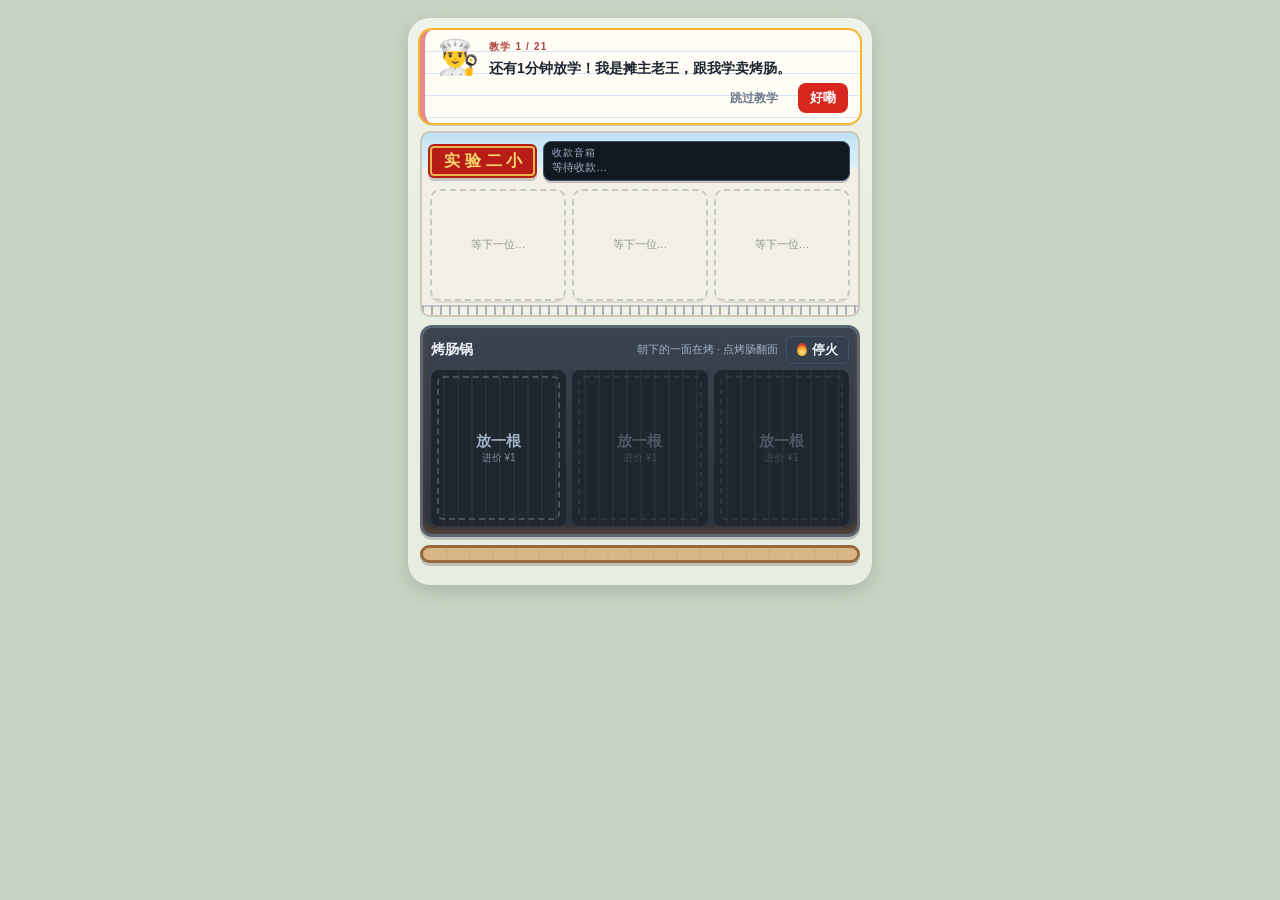
==== app/index.html @ f803e0d0 "校门口烤肠摊：小红书小工具版首次提交 正式版（versions/stable-v30）、粘锅测试版（app）、背景音乐、图标和打包脚本。  Co-Authored-By: Claude Opus 5." ====
<!DOCTYPE html>
<html lang="zh-CN">
<head>
  <meta charset="UTF-8" />
  <meta name="viewport" content="width=device-width, initial-scale=1.0, maximum-scale=1.0, user-scalable=no, viewport-fit=cover" />
  <title>校门口烤肠摊</title>
  <link rel="stylesheet" href="./assets/style.css?v=BUILD" />
</head>
<body>
  <div id="app">
    <div class="coach" id="coach" hidden></div>
    <header class="hud" id="hud"></header>
    <section class="gate">
      <div class="gate-top">
        <div class="sign"><span>实验二小</span></div>
        <div class="speaker" id="speaker"><div class="h">收款音箱</div><div class="e idle">等待收款…</div></div>
      </div>
      <div class="queue" id="queue"></div>
    </section>
    <section class="grill" id="grill">
      <div class="grill-h"><h2>烤肠锅</h2><span id="grillInfo"></span><span id="fireCtl"></span></div>
      <div class="slots" id="slots"></div>
      <div class="gtools" id="gtools"></div>
    </section>
    <section class="box" id="trayBox"></section>
    <div class="log" id="log"></div>
  </div>
  <div class="overlay" id="overlay" hidden></div>
  <script src="./assets/main.js?v=BUILD"></script>
</body>
</html>
---- app/assets/style.css ----
/* 校门口烤肠摊 · 竖屏手机布局
   兼容基线：Chrome 61（grid-gap、物理属性、无 flex gap / inset / clamp） */
:root{
  --ground:#1C2530;
  --panel:#263342;
  --panel-2:#304154;
  --line:#3E526A;
  --ink:#EEF2F6;
  --ink-dim:#9FB0C3;
  --blue:#3D6FD1;
  --red:#E0362C;
  --gold:#F2B53A;
  --good:#4FBF7A;
  --warn:#F28C28;
  --steel:#5B6673;
  --paper:#F6F4EF;
  --sat:var(--safe-area-inset-top, env(safe-area-inset-top, 0px));
  --sab:var(--safe-area-inset-bottom, env(safe-area-inset-bottom, 0px));
  --font:-apple-system,BlinkMacSystemFont,"PingFang SC","Hiragino Sans GB","Microsoft YaHei","Noto Sans SC",sans-serif;
}
*,*::before,*::after{box-sizing:border-box;margin:0;padding:0}
html,body{height:100%}
html{touch-action:manipulation}
body{
  background:#141B23;color:var(--ink);font-family:var(--font);font-size:13px;line-height:1.4;
  -webkit-font-smoothing:antialiased;-webkit-tap-highlight-color:transparent;
  -webkit-user-select:none;user-select:none;-webkit-touch-callout:none;
}
button{font:inherit;color:inherit;cursor:pointer;border:0;background:none;touch-action:manipulation}
button:focus{outline:2px solid var(--gold);outline-offset:1px}
button:disabled{cursor:not-allowed}

/* 竖屏手机画布：窄屏铺满，宽屏居中成一台手机 */
#app{
  width:100%;max-width:480px;min-height:100%;margin:0 auto;background:var(--ground);
  padding:8px 12px 16px;
  padding-top:calc(var(--sat) + 8px);
  padding-bottom:calc(var(--sab) + 16px);
}
#app > *{margin-bottom:8px}
#app > *:last-child{margin-bottom:0}
[hidden]{display:none !important}

/* ---------- HUD ---------- */
.hud{display:grid;grid-template-columns:1fr auto auto;grid-gap:6px 8px;align-items:center;background:var(--panel);border-radius:10px;padding:6px 8px}
.hud .lv{font-weight:800;font-size:15px;letter-spacing:.02em;white-space:nowrap;overflow:hidden;text-overflow:ellipsis}
.hud .mus{width:34px;padding-left:0;padding-right:0;font-size:15px}
.hud .mus.off{opacity:.45;text-decoration:line-through}
.hud .pause{background:var(--panel-2);border:1px solid var(--line);border-radius:8px;padding:6px 10px;font-weight:600}
.stats{grid-column:1 / span 3;display:grid;grid-template-columns:repeat(3,1fr);grid-gap:6px}
.stat{background:#1B2530;border-radius:6px;padding:3px 7px;font-variant-numeric:tabular-nums}
.stat b{display:block;font-size:14px}
.stat span{font-size:10px;color:var(--ink-dim);letter-spacing:.06em}
.stat.done b{color:var(--good)}
.timebar{grid-column:1 / span 3;height:4px;background:var(--line);border-radius:2px;overflow:hidden}
.timebar i{display:block;height:100%;background:var(--gold)}

/* ---------- 教学讲解条 ---------- */
.coach{display:grid;grid-template-columns:auto 1fr;grid-gap:4px 10px;background:var(--paper);color:#1C2530;border-radius:12px;padding:10px 12px;box-shadow:0 0 0 3px var(--gold)}
.coach .who{grid-row:1 / span 2;font-size:34px;line-height:1}
.coach .step{font-size:10px;letter-spacing:.12em;color:#6B7A8C}
.coach p{font-size:14px;font-weight:600;line-height:1.5}
.coach .row{grid-column:2;display:flex;justify-content:flex-end;align-items:center}
.coach .row button{margin-left:8px;border-radius:8px;padding:6px 12px;font-weight:700}
.coach .next{background:var(--red);color:#fff}
.coach .skip{color:#6B7A8C;font-size:12px}

/* ---------- 校门 + 顾客 ---------- */
.gate{position:relative;background:linear-gradient(180deg,#2E4A6E 0,#2A3C55 70%,#243244 100%);border-radius:10px;padding:8px;overflow:hidden}
.gate-top{display:flex;align-items:center;margin-bottom:8px}
.sign{flex:none;font-weight:800;font-size:14px;background:var(--red);color:#fff;padding:3px 10px;border-radius:4px;letter-spacing:.18em;box-shadow:0 2px 0 #9E1E17;margin-right:8px}
.speaker{flex:1;min-width:0;background:#101820;border:1px solid var(--line);border-radius:8px;padding:4px 8px;font-size:11px;font-variant-numeric:tabular-nums;transition:box-shadow .2s}
.speaker .h{color:var(--ink-dim);font-size:10px;letter-spacing:.08em}
.speaker .e{color:var(--good);white-space:nowrap;overflow:hidden;text-overflow:ellipsis}
.speaker .e.idle{color:var(--ink-dim)}
.speaker .e.new{-webkit-animation:flash .9s;animation:flash .9s}
@keyframes flash{0%{color:#fff;text-shadow:0 0 8px var(--good)}100%{text-shadow:none}}
.queue{display:grid;grid-template-columns:repeat(3,minmax(0,1fr));grid-gap:6px;min-height:112px}
.cust{position:relative;background:var(--panel);border:2px solid transparent;border-radius:10px;padding:6px;text-align:left;transition:transform .15s}
.cust > * + *{margin-top:4px}
.cust.empty{background:transparent;border:2px dashed #3A506B;display:flex;align-items:center;justify-content:center;color:#5F7690;font-size:11px}
.cust .who{display:flex;align-items:center}
.cust .face{font-size:22px;line-height:1;margin-right:4px}
.cust .name{font-size:10px;color:var(--ink-dim);line-height:1.2;min-width:0}
.bubble{background:var(--paper);color:#1C2530;border-radius:7px;padding:4px 5px;font-size:11px;font-weight:600;line-height:1.5}
.bubble .q{font-weight:800;font-size:13px;color:var(--red);margin-right:2px}
.bubble .ln{display:block;margin-top:2px}
.bubble .ln i{font-style:normal;font-weight:800;color:var(--red);margin-right:2px}
.chip{display:inline-block;padding:0 4px;border-radius:4px;background:#E4E8EE;margin:1px 2px 1px 0;font-size:11px}
.chip.b-嫩{background:#F7D3C4}.chip.b-脆{background:#E9A77F}.chip.b-微焦{background:#9A5634;color:#fff}
.pat{height:5px;background:#18212B;border-radius:3px;overflow:hidden}
.pat i{display:block;height:100%}
.cust.ready{border-color:var(--gold)}
.cust.ready:active{transform:scale(.97)}
.cust.drop{border-color:var(--good);background:#2C4A3A}
.minibag{display:inline-block;flex:none;width:12px;height:13px;margin-right:4px;border-radius:2px 2px 4px 4px;background:rgba(255,255,255,.75);position:relative;top:1px}
.minibag::before{content:"";position:absolute;left:3px;top:-4px;width:4px;height:4px;border:2px solid rgba(255,255,255,.75);border-bottom:0;border-radius:4px 4px 0 0}
.cust.cam{border-color:var(--red);border-style:dashed}
.cust .say{font-size:11px;color:var(--gold);font-weight:600}

/* ---------- 烤肠锅 ---------- */
.grill{background:linear-gradient(180deg,#3A4450,#2A323C);border-radius:12px;padding:8px;border:3px solid var(--steel)}
.grill-h{display:flex;justify-content:space-between;align-items:baseline;margin-bottom:6px}
.grill-h h2{font-size:14px;font-weight:800}
.grill-h{align-items:center}
.grill-h #grillInfo{flex:1;font-size:11px;color:var(--ink-dim);text-align:right;margin:0 8px}
.grill-h #grillInfo.warn{color:var(--warn);font-weight:700}
.slots{display:grid;grid-template-columns:repeat(3,minmax(0,1fr));grid-gap:6px}
.slots.c4{grid-template-columns:repeat(4,minmax(0,1fr));grid-gap:4px}
.slots.c4 .slot{padding:5px 4px}
.slots.c4 .sbtns{grid-template-columns:1fr}
.slots.c4 .b{padding:5px 2px}
.slots.c4 .sbtns .b{padding:7px 2px}
.slots.c4 .meters{grid-gap:3px 2px}
.slot{position:relative;background:#20262E;border-radius:8px;padding:6px;min-height:100px;display:flex;flex-direction:column;background-image:repeating-linear-gradient(90deg,transparent 0,transparent 12px,#262E38 12px,#262E38 14px)}
.slot > * + *{margin-top:4px}
.slot.sticky{box-shadow:inset 0 0 0 2px var(--warn)}
.slot-btn{flex:1;border-radius:6px;border:2px dashed #46525F;color:var(--ink-dim);display:flex;flex-direction:column;align-items:center;justify-content:center;font-weight:600}
.slot-btn small{font-size:10px;opacity:.7;font-weight:400}
.slot-btn:active{border-color:var(--gold);color:var(--ink)}
.slot-btn:disabled,.slot-btn.locked{opacity:.35}
.slot-btn.dirt{touch-action:none;cursor:grab;transition:opacity .15s;border-style:solid;border-color:#5A3B22;background:repeating-radial-gradient(circle at 30% 40%,#3B2A1C 0,#3B2A1C 3px,#2A2019 3px,#2A2019 7px);color:#F3C79A}
.tag{font-weight:800;font-size:13px}
.tag.raw{color:#F3B3B3}.tag.嫩{color:#FFC8A8}.tag.脆{color:#F0A060}.tag.微焦{color:#D98B5A}
.tag.uneven{color:var(--warn)}.tag.burnt{color:#fff;background:#111;padding:0 4px;border-radius:3px}
.saus-area{position:relative;height:24px}
/* 点烤肠翻面：把点击区做大一点，烤肠居中 */
.saus-area.tap{height:36px;margin:0 -4px;cursor:pointer;touch-action:none;border-radius:8px}
.saus-area.tap .saus{top:8px}
.saus-area.tap .stick{top:17px}
.saus-area.tap:active{background:rgba(255,255,255,.06)}
.stick{position:absolute;left:0;right:45%;top:11px;height:3px;background:#D9C08E;border-radius:2px}
.saus{position:absolute;left:12%;right:4%;top:2px;height:20px;border-radius:10px;box-shadow:0 0 0 1px rgba(0,0,0,.35),0 3px 8px rgba(255,120,40,.25)}
.saus::after{content:"";position:absolute;top:4px;left:8px;right:8px;height:3px;border-radius:2px;background:rgba(255,255,255,.25)}
.saus.smoke{-webkit-animation:smoke 1s infinite;animation:smoke 1s infinite}
@keyframes smoke{50%{box-shadow:0 0 0 1px #000,0 -6px 14px rgba(200,200,200,.5)}}
.meters{display:grid;grid-template-columns:auto 1fr;grid-gap:3px 4px;align-items:center;font-size:10px;color:var(--ink-dim)}
.meter{position:relative;height:6px;background:#12171C;border-radius:3px}
.meter i{display:block;height:100%;border-radius:3px}
.meter .tk{position:absolute;top:-2px;bottom:-2px;width:1px;background:#6E7C8C}
.meter.down i{box-shadow:0 0 6px var(--warn)}
.sbtns{display:grid;grid-template-columns:1fr;grid-gap:8px;margin-top:auto}
.sbtns .b{min-height:34px}
.b{background:var(--panel-2);border-radius:6px;padding:6px 4px;font-weight:600;border:1px solid var(--line);text-align:center}
.b:active{background:#3A4E66}
.b.hot{background:var(--blue);border-color:var(--blue);color:#fff}
.b.red{background:var(--red);border-color:var(--red);color:#fff}
.b:disabled{opacity:.35}
.gtools{display:grid;grid-template-columns:1fr;grid-gap:6px;margin-top:6px}
.gtools:empty{display:none}
.gtools.two{grid-template-columns:1fr 1fr}
.tl{display:flex;align-items:center;background:#1B2229;border-radius:8px;padding:4px 6px}
.tl .lab{font-size:10px;color:var(--ink-dim);margin-right:6px;white-space:nowrap}
.tl .b{flex:none;margin-left:6px;padding:5px 10px}
.oilbar{flex:1;min-width:30px;height:12px;background:#12171C;border-radius:6px;overflow:hidden;position:relative}
.oilbar i{display:block;height:100%;background:linear-gradient(90deg,#C98A1A,var(--gold))}
.oilbar .lo{position:absolute;left:30%;top:0;bottom:0;width:2px;background:var(--red)}
.oilbar .hi{position:absolute;left:85%;top:0;bottom:0;width:2px;background:#fff;opacity:.4}
.stock{flex:1;font-weight:700;font-variant-numeric:tabular-nums}

/* ---------- 托盘 + 调料 ---------- */
.box{background:var(--panel);border-radius:10px;padding:8px 10px}
.box > * + *{margin-top:6px}
.box-h{display:flex;justify-content:space-between;align-items:center;font-size:11px;color:var(--ink-dim);letter-spacing:.06em}
.box-h .b{padding:3px 8px;font-size:11px;letter-spacing:0}
.tray{display:grid;grid-template-columns:1fr 1fr;grid-gap:6px;min-height:52px}
.titem{background:#1B232D;border-radius:6px;padding:4px 6px;font-size:11px;transition:box-shadow .12s,background .12s}
.titem b{font-size:12px;margin-right:4px}
.titem.empty{border:1px dashed #3A4A5C;background:transparent;color:#5F7690;display:flex;align-items:center;justify-content:center}
.titem.drop,#trayBox.drop .titem{box-shadow:0 0 0 2px var(--gold);background:#2A3646}
.tsvg{display:block;width:100%;height:26px}
.tsvg .draw{stroke-dasharray:100;stroke-dashoffset:100;-webkit-animation:draw .6s ease-out forwards;animation:draw .6s ease-out forwards}
@keyframes draw{to{stroke-dashoffset:0}}
.tsvg .fall{-webkit-animation:fall .45s ease-in backwards;animation:fall .45s ease-in backwards}
@keyframes fall{from{transform:translateY(-12px);opacity:0}}
.tools{display:grid;grid-template-columns:repeat(3,minmax(0,1fr));grid-gap:5px}
.tools.n4{grid-template-columns:repeat(4,minmax(0,1fr))}
.tools.n5{grid-template-columns:repeat(5,minmax(0,1fr))}
.tools.n6{grid-template-columns:repeat(6,minmax(0,1fr))}
.tool{display:flex;flex-direction:column;align-items:center;justify-content:center;touch-action:none;padding:7px 2px 5px;font-size:11px;white-space:nowrap}
.tool i{flex:none;margin-bottom:3px}
.tools.n3 .tool{flex-direction:row;font-size:13px}
.tools.n3 .tool i{margin:0 5px 0 0}
i.bottle{display:inline-block;width:10px;height:18px;border-radius:3px 3px 4px 4px;background:var(--c);position:relative;box-shadow:inset -2px 0 0 rgba(0,0,0,.2)}
i.bottle::before{content:"";position:absolute;left:3px;top:-5px;width:4px;height:6px;background:#EEE;border-radius:1px 1px 0 0}
i.shaker{display:inline-block;width:12px;height:16px;border-radius:2px;background:#E8ECEF;position:relative;border-top:4px solid var(--c)}
i.shaker::after{content:"";position:absolute;top:3px;bottom:3px;left:2px;right:2px;background:radial-gradient(circle,var(--c) 1px,transparent 1.5px) 0 0/4px 4px}

/* 拖拽跟手 */
.ghost{position:fixed;z-index:30;pointer-events:none;transform:translate(-50%,-90%)}
.ghost i{display:block;transition:transform .15s;transform-origin:50% 70%;-webkit-filter:drop-shadow(0 6px 8px rgba(0,0,0,.45));filter:drop-shadow(0 6px 8px rgba(0,0,0,.45))}
.ghost i.bottle{width:26px;height:50px;border-radius:7px 7px 9px 9px}
.ghost i.bottle::before{left:9px;top:-10px;width:8px;height:12px}
.ghost i.shaker{width:30px;height:40px;border-top-width:9px;border-radius:4px}
.ghost i.shaker::after{top:6px;bottom:6px;left:4px;right:4px;background-size:7px 7px}
.ghost.sauce.pour i{transform:rotate(160deg) scaleX(.9)}
.ghost.spice.pour i{-webkit-animation:shake .18s infinite alternate;animation:shake .18s infinite alternate}
@keyframes shake{from{transform:rotate(140deg) translateX(-3px)}to{transform:rotate(170deg) translateX(3px)}}
.particle{position:fixed;z-index:29;pointer-events:none;width:5px;height:5px;border-radius:50%}
.particle.sauce{width:7px;height:7px}

/* 停火 */
.b.fire{display:flex;align-items:center;padding:4px 10px;background:#4A2A1E;border-color:#7A3B22;color:#FFD9B8}
.b.fire.on{background:#33404D;border-color:var(--line);color:var(--ink)}
.flame{display:inline-block;width:10px;height:13px;margin-right:5px;border-radius:50% 50% 50% 50% / 60% 60% 40% 40%;background:#6A7684}
.b.fire.on .flame{background:radial-gradient(circle at 50% 70%,#FFE38A 0,#F2B53A 35%,#E0362C 75%);-webkit-animation:flick .5s infinite alternate;animation:flick .5s infinite alternate}
@keyframes flick{to{transform:scale(.88,1.08)}}
.grill{transition:border-color .4s,box-shadow .4s;box-shadow:inset 0 -6px 14px -6px rgba(242,120,40,.45)}
.grill.off{border-color:#46505B;box-shadow:none}
.grill.off .saus{box-shadow:0 0 0 1px rgba(0,0,0,.35)}
.grill.off .slot{-webkit-filter:saturate(.6);filter:saturate(.6)}

/* 打包台：两个独立盒子 */
.bxrow{display:grid;grid-template-columns:1fr 1fr;grid-gap:8px}
.bx{background:#1B232D;border:2px solid transparent;border-radius:8px;padding:5px 6px 6px;display:flex;flex-direction:column}
.bx > * + *{margin-top:5px}
.bx.sel{border-color:rgba(242,181,58,.7)}
.bx.drop{border-color:var(--gold);background:#2A3646}
.bx-h{display:flex;align-items:center;font-size:11px}
.bx-h b{font-size:12px;margin-right:6px}
.bx-h span{flex:1;min-width:0;color:var(--gold);font-size:10px;white-space:nowrap;overflow:hidden;text-overflow:ellipsis}
.bx-h .x{font-size:10px;color:var(--ink-dim);border:1px solid var(--line);border-radius:5px;padding:1px 6px}
.bx-h .x:disabled{opacity:.3}
.bx-items{display:grid;grid-template-rows:1fr 1fr;grid-gap:4px;min-height:72px}
.bitem{background:#232D38;border-radius:6px;padding:3px 5px;font-size:10px;line-height:1.3;transition:box-shadow .12s,background .12s}
.bitem .tsvg{height:15px}
.bitem span{display:block;white-space:nowrap;overflow:hidden;text-overflow:ellipsis}
.bitem b{font-size:11px;margin-right:3px}
.bitem b.bd-raw,.bitem b.bd-burnt,.bitem b.bd-uneven{color:#FF8A80}
.bitem.empty{border:1px dashed #3A4A5C;background:transparent;color:#5F7690;display:flex;align-items:center;justify-content:center}
.bitem.drop,.bx.drop .bitem:not(.empty){box-shadow:0 0 0 2px var(--gold);background:#2A3646}
.bx-stage{min-height:72px;display:flex;flex-direction:column;align-items:center;justify-content:center}
.bx-stage .sum{margin-top:4px;font-size:10px;color:var(--ink-dim);max-width:100%;white-space:nowrap;overflow:hidden;text-overflow:ellipsis}
.bx .pk{width:100%;padding:6px 4px;font-size:13px}

/* 装盒 → 套袋 → 拖给客人 */
.packrow{display:grid;grid-template-columns:1fr 76px;grid-gap:8px;align-items:stretch}
.packrow .tray{min-height:52px}
.b.pk{font-size:14px;padding:6px 4px}
.stage{display:flex;align-items:center;min-height:52px;background:#1B232D;border-radius:6px;padding:4px 8px}
.stage .sum{flex:1;min-width:0;margin-left:10px;font-size:11px;color:var(--ink-dim);line-height:1.35}
.stage .sum b{display:block;color:var(--ink);font-size:12px;white-space:nowrap;overflow:hidden;text-overflow:ellipsis}
/* 牛皮纸打包盒：烤肠落进盒子，盖子合上 */
.pbox{position:relative;flex:none;width:84px;height:44px;-webkit-perspective:220px;perspective:220px}
.pbox .ps{position:absolute;z-index:1;left:12px;right:10px;top:10px;height:11px;border-radius:6px;background:#C0502E;box-shadow:inset 0 -2px 0 rgba(0,0,0,.2)}
.pbox .ps.p2{top:14px;left:16px;right:6px;background:#B04828}
.pbox .front{position:absolute;z-index:2;left:0;right:0;bottom:0;height:28px;background:#E2C48E;border:2px solid #A9834B;border-radius:2px 2px 7px 7px;display:flex;align-items:center;justify-content:center}
.pbox .front span{font-size:10px;font-weight:800;color:#8A5A1E;background:#F4E4C2;border-radius:3px;padding:0 4px}
.pbox .lid{position:absolute;z-index:3;left:-1px;right:-1px;bottom:26px;height:16px;background:#EBD2A2;border:2px solid #A9834B;border-radius:5px 5px 0 0;transform-origin:50% 100%;transform:rotateX(82deg)}
.pbox.fresh .ps{-webkit-animation:dropIn .35s ease-in backwards;animation:dropIn .35s ease-in backwards}
.pbox.fresh .ps.p2{-webkit-animation-delay:.08s;animation-delay:.08s}
.pbox.fresh .lid{-webkit-animation:lidClose .4s .3s ease-in backwards;animation:lidClose .4s .3s ease-in backwards}
.pbox.fresh .front span{-webkit-animation:pop .25s .65s backwards;animation:pop .25s .65s backwards}
@keyframes dropIn{from{transform:translateY(-26px);opacity:0}}
@keyframes lidClose{from{transform:rotateX(-10deg)}}
@keyframes pop{from{transform:scale(0)}}
/* 塑料袋：从上往下套住盒子 */
.pbag{position:relative;flex:none;width:90px;height:56px;padding:10px 3px 0}
.pbag .pbox{margin:0 auto}
.pbag .handle{position:absolute;left:30px;right:30px;top:0;height:16px;border:3px solid rgba(235,242,248,.85);border-bottom:0;border-radius:14px 14px 0 0}
.pbag .film{position:absolute;left:0;right:0;top:10px;bottom:-2px;background:rgba(236,243,250,.42);border:2px solid rgba(236,243,250,.8);border-radius:5px 5px 12px 12px;transform-origin:50% 0;box-shadow:inset 8px 0 10px -6px rgba(255,255,255,.7)}
.pbag.fresh .film{-webkit-animation:bagOn .45s ease-out backwards;animation:bagOn .45s ease-out backwards}
.pbag.fresh .handle{-webkit-animation:pop .2s .4s backwards;animation:pop .2s .4s backwards}
@keyframes bagOn{from{transform:scaleY(.05);opacity:.3}}
.bagwrap{flex:none;touch-action:none;cursor:grab;border-radius:8px;-webkit-animation:wiggle 1.6s 1s ease-in-out infinite;animation:wiggle 1.6s 1s ease-in-out infinite}
.bagwrap.lifted{opacity:.25;-webkit-animation:none;animation:none}
@keyframes wiggle{0%,70%,100%{transform:rotate(0)}78%{transform:rotate(-5deg)}86%{transform:rotate(4deg)}94%{transform:rotate(-2deg)}}
.ghost.bagg{transform:translate(-50%,-60%) scale(1.05)}
.ghost.bagg .pbag{-webkit-filter:drop-shadow(0 8px 10px rgba(0,0,0,.5));filter:drop-shadow(0 8px 10px rgba(0,0,0,.5))}
.ghost.bagg.pour{transform:translate(-50%,-60%) scale(.9) rotate(-8deg)}

/* 教学：点击引导（手指按下 + 光圈扩散） */
.guide{position:absolute;z-index:25;pointer-events:none;width:0;height:0;transition:opacity .2s}
.guide .hand{position:absolute;left:-9px;top:-2px;font-size:32px;line-height:1;-webkit-filter:drop-shadow(0 3px 4px rgba(0,0,0,.5));filter:drop-shadow(0 3px 4px rgba(0,0,0,.5))}
.guide .ring{position:absolute;left:-22px;top:-22px;width:44px;height:44px;border-radius:50%;border:3px solid var(--gold);opacity:0}
.guide.tap .hand{-webkit-animation:tapHand 1.1s ease-in-out infinite;animation:tapHand 1.1s ease-in-out infinite}
.guide.tap .ring{-webkit-animation:ring 1.1s ease-out infinite;animation:ring 1.1s ease-out infinite}
.guide.tap .ring.r2{-webkit-animation-delay:.18s;animation-delay:.18s;border-color:#fff}
.guide.drag .ring{display:none}
.guide.big .hand{-webkit-animation:tapHand .35s ease-in-out 3;animation:tapHand .35s ease-in-out 3}
@keyframes tapHand{0%,100%{transform:translate(10px,16px) scale(1)}45%{transform:translate(0,0) scale(1)}58%{transform:translate(0,2px) scale(.86)}72%{transform:translate(0,0) scale(1)}}
@keyframes ring{0%,48%{transform:scale(.2);opacity:0}55%{opacity:1}100%{transform:scale(1.5);opacity:0}}
.coach.nudge{-webkit-animation:shakeX .4s;animation:shakeX .4s}
@keyframes shakeX{20%{transform:translateX(-6px)}40%{transform:translateX(6px)}60%{transform:translateX(-4px)}80%{transform:translateX(3px)}}

/* 教学高亮 + 演示手势 */
.spot{position:relative;z-index:2;box-shadow:0 0 0 3px var(--gold),0 0 18px 4px rgba(242,181,58,.55) !important;-webkit-animation:pulse 1.1s ease-in-out infinite;animation:pulse 1.1s ease-in-out infinite;border-radius:8px}
@keyframes pulse{50%{box-shadow:0 0 0 3px var(--gold),0 0 4px 1px rgba(242,181,58,.3)}}

.log{min-height:18px;font-size:12px;color:var(--ink-dim)}
.log .m{display:block;-webkit-animation:fade 3.5s forwards;animation:fade 3.5s forwards}
.log .m.bad{color:#FF8A80}.log .m.good{color:#9BE7B4}
@keyframes fade{80%{opacity:1}100%{opacity:.25}}

/* ---------- 弹层 ---------- */
.overlay{position:fixed;top:0;right:0;bottom:0;left:0;z-index:10;display:flex;flex-direction:column;background:rgba(10,14,20,.8);overflow-y:auto;-webkit-overflow-scrolling:touch;overscroll-behavior-y:contain;padding:16px 12px;padding-top:calc(var(--sat) + 16px);padding-bottom:calc(var(--sab) + 16px)}
.card{background:var(--paper);color:#1C2530;border-radius:14px;width:100%;max-width:456px;margin:auto;flex:none;padding:18px 16px}
.card > * + *{margin-top:12px}
.card h1{font-size:26px;font-weight:800;line-height:1.15}
.card h1 em{font-style:normal;color:var(--red)}
.card p{line-height:1.7;font-size:14px}
.card .kicker{font-size:11px;letter-spacing:.14em;color:#6B7A8C}
.card .b{background:#E4E8EE;border-color:#CCD4DE;color:#1C2530}
.card .b.hot{background:var(--blue);color:#fff;border-color:var(--blue)}
.card .b.red{background:var(--red);color:#fff;border-color:var(--red)}
.actions{display:grid;grid-template-columns:1fr 1fr;grid-gap:8px}
.actions .b{padding:11px 8px;font-size:15px}
.actions .b.wide{grid-column:1 / span 2}
.lvgrid{display:grid;grid-template-columns:1fr 1fr;grid-gap:6px}
.lvbtn{text-align:left;background:#fff;border:1px solid #D5DCE5;border-radius:8px;padding:7px 9px}
.lvbtn b{display:block;font-size:14px;font-weight:800}
.lvbtn span{font-size:11px;color:#5A6878}
.lvbtn.cur{border-color:var(--blue);box-shadow:inset 0 0 0 1px var(--blue)}
.lvbtn.done b::after{content:" ✓";color:var(--good)}
.lvbtn:disabled{opacity:.4}
.rules li{list-style:none;background:#fff;border-radius:6px;padding:6px 10px;line-height:1.55;font-size:13px;border-left:3px solid var(--red)}
.rules li + li{margin-top:6px}
.rules li.plain{border-left-color:#CCD4DE}
.price{font-weight:800;color:var(--red)}
.gcs{display:grid;grid-template-columns:1.3fr 1fr 1fr;grid-gap:8px}
.gc{background:#fff;border:1px solid #DDE3EA;border-radius:12px;padding:10px 6px;text-align:center;display:flex;flex-direction:column;justify-content:center}
.gc span{display:block;font-size:11px;letter-spacing:.1em;color:#6B7A8C}
.gc b{display:block;margin-top:4px;font-size:19px;font-weight:800;line-height:1.2;font-variant-numeric:tabular-nums}
.gc.main{background:var(--red);border-color:var(--red);color:#fff;box-shadow:0 4px 0 #9E1E17}
.gc.main span{color:rgba(255,255,255,.8)}
.up{display:flex;align-items:center;background:#fff;border-radius:8px;padding:8px 10px}
.up + .up{margin-top:6px}
.up div{flex:1;min-width:0;margin-right:8px}
.up b{display:block}.up small{color:#5A6878}
.up .b{flex:none;padding:8px 12px}
.res{display:grid;grid-template-columns:repeat(3,1fr);grid-gap:6px}
.res div{background:#fff;border-radius:8px;padding:6px 8px}
.res b{display:block;font-size:18px;font-variant-numeric:tabular-nums}
.res span{font-size:11px;color:#5A6878}

@media (hover:hover){
  .b:hover{filter:brightness(1.12)}
  .cust.ready:hover{transform:translateY(-2px)}
  .slot-btn:hover{border-color:var(--gold);color:var(--ink)}
}
@media (max-width:360px){
  body{font-size:12px}
  .slot{min-height:96px}
}
@media (prefers-reduced-motion:reduce){
  *{-webkit-animation-duration:.01s !important;animation-duration:.01s !important;transition:none !important}
}


/* ================= 校园主题（覆盖上面的默认配色） =================
   黑板绿 HUD · 作业本讲解条 · 校门 + 伸缩门 · 课桌打包台 · 课程表 / 奖状弹窗 */
:root{
  --wall:#E8EDE2;      /* 粉刷的校园围墙 */
  --board:#2F4A3B;     /* 黑板 */
  --board-2:#3A5A48;
  --chalk:#F3F1E6;     /* 粉笔 */
  --wood:#9A6A3F;      /* 黑板框 / 课桌边 */
  --desk:#D9B685;      /* 课桌面 */
  --note:#FFFDF5;      /* 作业本纸 */
  --rule:#D8E5F1;      /* 作业本横线 */
  --text:#27313A;
  --text-dim:#66717C;
  --blue:#2F5FB3;      /* 校服蓝 */
  --red:#D7261E;       /* 红领巾 */
  --gold:#F5B82E;      /* 小黄帽 / 五角星 */
  --hand:"Kaiti SC","STKaiti","KaiTi","楷体","Songti SC",serif;
}
body{background:#C9D3C3}
#app{background:var(--wall);background-image:linear-gradient(180deg,rgba(255,255,255,.35),rgba(255,255,255,0) 40%)}

/* HUD = 黑板 */
.hud{background:var(--board);border:4px solid var(--wood);border-radius:8px;box-shadow:inset 0 0 18px rgba(0,0,0,.35),0 2px 0 rgba(0,0,0,.15);color:var(--chalk)}
.hud .lv{font-family:var(--hand);font-size:17px;font-weight:700;letter-spacing:.06em}
.hud .pause{background:transparent;border:1.5px solid rgba(243,241,230,.55);color:var(--chalk)}
.stat{background:var(--board-2);border:1px dashed rgba(243,241,230,.35)}
.stat span{color:rgba(243,241,230,.7)}
.stat.done b{color:#B9F3C4}
.timebar{background:rgba(243,241,230,.2)}
.timebar i{background:var(--chalk)}

/* 老王讲解条 = 作业本 */
.coach{background-color:var(--note);background-image:repeating-linear-gradient(180deg,transparent 0,transparent 21px,var(--rule) 21px,var(--rule) 22px);border-left:5px solid #E48A8A;box-shadow:0 0 0 2px var(--gold),0 3px 0 rgba(0,0,0,.12)}
.coach .step{color:#B0413E;font-weight:700}

/* 校门：天空 + 围墙 + 伸缩门 */
.gate{background:linear-gradient(180deg,#BFE2F4 0,#DDF0F8 34px,#F2EFE6 35px,#F2EFE6 100%);border:2px solid #CFC8B6;padding-bottom:14px}
.gate::after{content:"";position:absolute;left:0;right:0;bottom:0;height:10px;background:repeating-linear-gradient(90deg,#9AA4AE 0,#9AA4AE 2px,transparent 2px,transparent 9px),linear-gradient(#B5BDC5,#B5BDC5) 0 0/100% 2px no-repeat;opacity:.8}
.sign{font-family:var(--hand);font-size:16px;background:#B81C16;color:#FFD86B;border:2px solid #E8B64A;box-shadow:0 0 0 2px #B81C16,0 3px 0 2px rgba(0,0,0,.18);letter-spacing:.3em;padding:2px 6px 2px 12px}
.speaker{box-shadow:0 2px 0 rgba(0,0,0,.2)}
.cust{background:var(--note);border-color:#E3DCCB;color:var(--text);box-shadow:0 2px 0 rgba(0,0,0,.08)}
.cust .name{color:var(--text-dim)}
.cust.empty{border-color:#C3CBBE;color:#8C978C}
.bubble{background:#EEF4FB;border:1px solid #CFDFF0}
.pat{background:#E4E7DE}
.cust .say{color:#C2410C}
.cust.ready{border-color:var(--gold);box-shadow:0 0 0 2px rgba(245,184,46,.35)}
.cust.drop{background:#E3F4E6;border-color:#3E9B57}
.minibag,.minibag::before{background:#fff;border-color:#9AA4AE}
.minibag{box-shadow:0 0 0 1px #9AA4AE}

/* 烤肠锅：不锈钢摊车（保持深色，画面焦点） */
.grill{box-shadow:0 3px 0 rgba(0,0,0,.18),inset 0 -6px 14px -6px rgba(242,120,40,.45)}
.grill.off{box-shadow:0 3px 0 rgba(0,0,0,.18)}

/* 打包台 = 课桌 */
#trayBox{background-color:var(--desk);background-image:repeating-linear-gradient(90deg,rgba(120,80,40,.06) 0,rgba(120,80,40,.06) 2px,transparent 2px,transparent 23px);border:3px solid var(--wood);box-shadow:0 3px 0 rgba(0,0,0,.18)}
#trayBox .box-h{color:#5A3B1E;font-weight:600}
.bx{background:var(--note);color:var(--text);box-shadow:0 2px 0 rgba(90,59,30,.25)}
.bx.sel{border-color:var(--gold)}
.bx.drop{background:#FFF3D4}
.bx-h span{color:#B7791F}
.bx-h .x{color:var(--text-dim);border-color:#D8CDB6}
.bitem{background:#F4EAD6}
.bitem b.bd-raw,.bitem b.bd-burnt,.bitem b.bd-uneven{color:#C62828}
.bitem.empty{border-color:#D3C19C;color:#A38A5E}
.bitem.drop,.bx.drop .bitem:not(.empty){background:#FFE9B8;box-shadow:0 0 0 2px var(--gold)}
.bx-stage .sum{color:var(--text-dim)}
.bx .b.pk:disabled{background:#EFE6D4;border-color:#DCCDB0;color:#8C7A5C}
.b.tool{background:#fff;border:1px solid #D9C8A8;color:#3B2A1A;box-shadow:0 2px 0 rgba(90,59,30,.25)}
.b.tool:active{background:#FFF6E3}
.b.tool:disabled{opacity:.5}

.log{color:var(--text-dim)}
.log .m.bad{color:#C62828}.log .m.good{color:#2E7D32}

/* 弹窗：通知单 / 课程表 / 奖状 */
.overlay{background:rgba(30,45,36,.72)}
.card{background:var(--note);border-top:6px solid var(--red);box-shadow:0 18px 40px rgba(0,0,0,.35)}
.card h1{font-family:var(--hand);font-weight:700;letter-spacing:.04em}
.card .kicker{color:#B0413E;font-weight:600}
.lvgrid{grid-gap:0;border:1.5px solid #2F4A3B;border-radius:8px;overflow:hidden;background:#fff}
.lvbtn{border:0;border-radius:0;border-right:1px solid #CBD6CB;border-bottom:1px solid #CBD6CB;background:#fff;padding:7px 9px 8px}
.lvbtn:nth-child(2n){border-right:0}
.lvbtn:nth-last-child(-n+2){border-bottom:0}
.lvbtn .no{display:block;font-style:normal;font-size:10px;letter-spacing:.12em;color:#2F6B4A;font-weight:700}
.lvbtn b{font-family:var(--hand);font-size:15px}
.lvbtn.cur{background:#FFF7DB;box-shadow:inset 0 0 0 2px var(--gold)}
.lvbtn:disabled{opacity:1;color:#A9B1A9;background:#F6F7F3}
.lvbtn:disabled .no{color:#B6BFB6}
.card.award{position:relative;background:#FFF7E3;border:0;box-shadow:0 0 0 6px #FFF7E3,0 0 0 9px var(--red),0 0 0 12px #FFF7E3,0 0 0 14px #E8B64A,0 18px 40px rgba(0,0,0,.35);text-align:center}
.card.award .kicker{font-family:var(--hand);font-size:22px;letter-spacing:.3em;color:var(--red)}
.card.award .res,.card.award .actions{text-align:left}
.card.award::after{content:"★";position:absolute;right:14px;top:10px;width:54px;height:54px;border-radius:50%;border:3px solid rgba(215,38,30,.75);color:rgba(215,38,30,.8);font-size:30px;line-height:48px;text-align:center;transform:rotate(-14deg)}
/* 塑料袋在浅色纸面上要看得见 */
.pbag .film{background:rgba(205,222,238,.5);border-color:rgba(100,128,156,.75);box-shadow:inset 8px 0 10px -6px rgba(255,255,255,.9)}
.pbag .handle{border-color:rgba(100,128,156,.85)}
.card.award{width:calc(100% - 20px)}
/* 盒 B 未解锁 */
.bx.locked{background:rgba(255,253,245,.5);border:2px dashed #BFA67A;box-shadow:none;cursor:pointer}
.lockbody{flex:1;min-height:110px;display:flex;flex-direction:column;align-items:center;justify-content:center;text-align:center;color:#8C7A5C;font-size:10px;line-height:1.4}
.lockbody b{font-size:13px;color:#6B5433;margin:6px 0 2px}
i.lock{display:block;position:relative;width:20px;height:15px;margin-top:10px;border-radius:3px;background:#B89A6A}
i.lock::before{content:"";position:absolute;left:3px;top:-10px;width:8px;height:10px;border:3px solid #B89A6A;border-bottom:0;border-radius:8px 8px 0 0}
/* 拖着换盒的烤肠 */
.ghost.itemg{width:96px;transform:translate(-50%,-50%) rotate(-6deg);-webkit-filter:drop-shadow(0 6px 8px rgba(0,0,0,.35));filter:drop-shadow(0 6px 8px rgba(0,0,0,.35))}
.ghost.itemg .tsvg{height:26px}
.bitem{touch-action:none}
/* 火候小课堂（讲解条里的图示） */
.lesson{grid-column:2;display:grid;grid-template-columns:1fr;grid-gap:4px;margin-top:4px}
.lrow{display:grid;grid-template-columns:44px 64px 1fr;grid-gap:8px;align-items:center;background:#fff;border:1px solid #E3DCCB;border-radius:6px;padding:4px 6px}
.lrow.bad{border-color:#F0B4B0;background:#FFF3F2}
.lsaus{height:14px;border-radius:7px;box-shadow:0 0 0 1px rgba(0,0,0,.3)}
.lm{display:grid;grid-template-columns:1fr;grid-gap:3px}
.lm .meter{background:#DCE1D8;height:5px}
.lm .meter .tk{background:#8A968A}
.lt{font-size:11px;line-height:1.3;color:#5B6470;min-width:0}
.lt b{font-size:13px;margin-right:4px;color:var(--text)}
.lrow.bad .lt b{color:#C62828}
/* 客人拿到的小打包盒 */
.minibag{width:13px;height:9px;border-radius:1px 1px 3px 3px;background:#E2C48E;box-shadow:0 0 0 1px #A9834B;top:0}
.minibag::before{left:-1px;top:-4px;width:13px;height:3px;border:0;border-radius:2px 2px 0 0;background:#EBD2A2;box-shadow:0 0 0 1px #A9834B}
/* 课程表最后一格：无尽模式（课外活动） */
.lvbtn:nth-child(10){border-bottom:1px solid #CBD6CB}
.lvbtn.endless{grid-column:1 / span 2;border-right:0;border-bottom:0;background:#FFF1D6;text-align:center}
.lvbtn.endless .no{color:#B0413E}
.lvbtn.endless b{font-size:17px}
.lvbtn.endless:disabled{background:#F6F7F3}
/* 无尽模式口碑快扣光 */
.stat.low b{color:#FFB4A8}
/* 局中道具栏（黑板下方） */
.itembar{grid-column:1 / span 3;display:flex;flex-wrap:wrap}
.itm{display:flex;align-items:center;margin:0 6px 0 0;padding:3px 8px 3px 5px;border-radius:14px;background:rgba(243,241,230,.12);border:1px dashed rgba(243,241,230,.45);color:var(--chalk);font-size:12px;font-weight:600}
.itm i{font-style:normal;font-size:15px;margin-right:3px}
.itm b{margin-left:4px;font-size:11px;color:#FFE08A}
.itm:disabled{opacity:.35}
.itm:active{background:rgba(243,241,230,.25)}
/* 打包台提示：智能涂抹机 */
#trayBox .box-h .smart{font-style:normal;font-size:10px;color:#8A3B1C;background:#FFE9B8;border-radius:4px;padding:1px 5px;margin-left:6px;white-space:nowrap}
/* 商店分区 */
.shop-h{font-size:13px;color:#2F6B4A;letter-spacing:.08em;margin-top:14px;margin-bottom:6px;border-bottom:1px dashed #CBD6CB;padding-bottom:3px}
.shop-h small{font-weight:400;color:var(--text-dim);margin-left:8px;letter-spacing:0}
.up.item .ic{font-style:normal;font-size:24px;margin-right:8px;flex:none}
.up .own{font-weight:400;font-size:11px;color:var(--text-dim);margin-left:6px}
.card p.sub{font-size:12px;color:var(--text-dim);margin-top:4px}
.bankline{font-size:12px;color:var(--text-dim)}
.bankline b{color:var(--red);font-size:14px}
.coach .alt{background:#fff;border:1.5px solid var(--red);color:var(--red)}
/* 暂停页：横排三个一次性道具 */
.pshop{background:#FFF6E0;border:1.5px dashed #E0B85C;border-radius:10px;padding:8px}
.pshop-h{font-weight:800;font-size:13px;color:#8A3B1C;margin-bottom:6px}
.pshop-h small{font-weight:400;font-size:10px;color:var(--text-dim);margin-left:6px}
.prow{display:grid;grid-template-columns:repeat(3,minmax(0,1fr));grid-gap:6px}
.pitem{background:#fff;border:1px solid #E6D9BD;border-radius:8px;padding:6px 4px;display:flex;flex-direction:column;align-items:center;text-align:center}
.pitem i{font-style:normal;font-size:24px;line-height:1.1}
.pitem b{font-size:13px;margin-top:2px}
.pitem small{font-size:10px;color:var(--text-dim);line-height:1.3;min-height:13px}
.pitem span{font-size:10px;color:#B7791F;margin:2px 0 4px}
.pitem .b{width:100%;padding:5px 2px;font-size:13px}
.pitem.off{opacity:.55}
.card .actions + .pshop{margin-top:10px}
.card .b.on{background:#FFF1D6;border-color:#E0B85C;color:#8A3B1C}
.itembar{justify-content:space-between}
.itm{flex:1;justify-content:center;margin:0 3px}
.itm:first-child{margin-left:0}.itm:last-child{margin-right:0}
.itm.buy b{color:#FFD27A;border:1px solid rgba(255,210,122,.6);border-radius:4px;padding:0 3px}
.card .actions + .pshop,.card.award .pshop{margin-top:10px;text-align:left}

/* 粘锅手感（测试版） */
.slot{position:relative}
.stuck{position:absolute;top:4px;right:4px;font-size:10px;font-weight:800;color:#fff;background:#C62828;border-radius:4px;padding:0 4px;line-height:15px}
.slot.sticky{box-shadow:inset 0 0 0 2px #E0362C}
.slot.dry{box-shadow:inset 0 0 0 2px #E0362C,inset 0 0 18px rgba(224,54,44,.45)}
.slot.jolt .saus{-webkit-animation:jolt .26s;animation:jolt .26s}
@keyframes jolt{20%{transform:translateX(-4px) rotate(-3deg)}50%{transform:translateX(4px) rotate(2deg)}80%{transform:translateX(-2px)}}
.saus.scorch{background-image:none}
.saus.scorch::before{content:"";position:absolute;left:0;right:0;bottom:0;height:50%;border-radius:0 0 10px 10px;background:radial-gradient(circle at 18% 60%,rgba(20,10,5,.75) 0,rgba(20,10,5,.75) 2px,transparent 2.5px),radial-gradient(circle at 42% 40%,rgba(20,10,5,.7) 0,rgba(20,10,5,.7) 1.6px,transparent 2px),radial-gradient(circle at 66% 70%,rgba(20,10,5,.75) 0,rgba(20,10,5,.75) 2.2px,transparent 2.7px),radial-gradient(circle at 85% 45%,rgba(20,10,5,.65) 0,rgba(20,10,5,.65) 1.5px,transparent 2px)}
.slot.sticky .saus{box-shadow:0 0 0 1px rgba(0,0,0,.35),0 4px 10px rgba(224,54,44,.55)}
.tl.low{box-shadow:inset 0 0 0 1.5px #E0362C;-webkit-animation:lowoil .8s ease-in-out infinite;animation:lowoil .8s ease-in-out infinite}
@keyframes lowoil{50%{background:#3A1E1E}}

/* ===== 圆角卡片式画面：整体下移、四周留边；弹窗 / 奖状与画面左右对齐 ===== */
#app{
  width:calc(100% - 16px);max-width:464px;min-height:0;
  margin-left:auto;margin-right:auto;
  margin-top:calc(var(--sat) + 18px);margin-bottom:calc(var(--sab) + 12px);
  padding-top:12px;padding-bottom:14px;
  border-radius:22px;box-shadow:0 6px 18px rgba(40,60,40,.18);
}
.overlay{padding-left:8px;padding-right:8px;padding-top:calc(var(--sat) + 18px);padding-bottom:calc(var(--sab) + 12px)}
.card{max-width:464px;border-radius:22px}
/* 奖状外圈花边宽 14px：卡片左右各缩进 14px，花边外沿正好和画面边对齐 */
.card.award{width:calc(100% - 28px);max-width:436px;border-radius:18px}
/* 弹窗宽度跟随画面实际宽度（画面被等比缩小时也对齐） */
.card{width:100%;width:var(--appw,100%);max-width:none}
.card.award{width:calc(100% - 28px);width:calc(var(--appw,100%) - 28px);max-width:none}
html,body{overflow-x:hidden}

/* 防误触：页面整体固定，不滚动、不回弹、不下拉；只有弹窗内部可以滑 */
html{-webkit-text-size-adjust:100%;text-size-adjust:100%}
html,body{overflow:hidden;overscroll-behavior:none;height:100%}
body{position:fixed;top:0;right:0;bottom:0;left:0;touch-action:manipulation}
#app,#app *{touch-action:manipulation}
#app .bitem,#app .tool,#app .bagwrap{touch-action:none}   /* 可拖拽的东西：手势完全交给游戏 */
.overlay,.overlay *{touch-action:pan-y}
/* 升级小摊：简介一行 */
.up small{display:block;white-space:nowrap;overflow:hidden;text-overflow:ellipsis}
/* 最后 5 秒提醒：沙漏按钮 / 剩余时间闪烁 */
.itm.urge{border:1.5px solid #FFD27A;transition:background .12s,box-shadow .12s}
.itm.urge.on{background:#F5B82E;color:#3B2A1A;box-shadow:0 0 0 3px rgba(245,184,46,.55),0 0 14px rgba(245,184,46,.8)}
.itm.urge.on b{color:#7A1E12;border-color:#7A1E12}
.stat.hurry{background:#8E2A22}
.stat.hurry b{color:#FFE08A}
/* 最后 5 秒：白色闪光（覆盖之前的金色样式） */
.itm.urge{border:1.5px solid rgba(255,255,255,.8);transition:background .1s,box-shadow .1s,transform .1s}
.itm.urge.on{background:#fff;color:#1F2A22;transform:scale(1.07);box-shadow:0 0 0 3px #fff,0 0 22px 8px rgba(255,255,255,.95)}
.itm.urge.on b{color:#B3261E;border-color:#B3261E}
.stat.hurry{background:#fff}
.stat.hurry b{color:#B3261E}
.stat.hurry span{color:#6B2A22}
#flash{position:fixed;top:0;right:0;bottom:0;left:0;z-index:40;pointer-events:none;opacity:0;box-shadow:inset 0 0 60px 26px rgba(255,255,255,.95);transition:opacity .22s ease-out}
#flash.on{opacity:1;transition:none}
/* 最后 5 秒提醒：只闪边框（覆盖上面的白色填充 / 光晕 / 放大） */
.itm.urge,.itm.urge.on{background:rgba(243,241,230,.12);color:var(--chalk);transform:none;box-shadow:none;border:2px solid rgba(243,241,230,.45)}
.itm.urge.on{border-color:#fff}
.itm.urge.on b{color:#FFE08A;border-color:rgba(255,210,122,.6)}
.stat.hurry{background:var(--board-2);box-shadow:inset 0 0 0 2px #fff}
.stat.hurry b{color:inherit}
.stat.hurry span{color:rgba(243,241,230,.7)}
#flash{display:none}
/* 可调火力：小 / 中 / 大 */
#fireCtl{display:flex;align-items:center}
.heat{display:flex;margin-right:6px;border:1px solid var(--line);border-radius:8px;overflow:hidden}
.heat .hl{padding:4px 8px;font-size:12px;font-weight:700;color:var(--ink-dim);background:#26303A}
.heat .hl + .hl{border-left:1px solid var(--line)}
.heat .hl.on{color:#fff;background:#C0502E}
.heat .hl:nth-child(1).on{background:#B7791F}
.heat .hl:nth-child(3).on{background:#D7261E}
/* 三个打包盒：三列，略紧凑 */
.bxrow.n3{grid-template-columns:repeat(3,minmax(0,1fr));grid-gap:5px}
.bxrow.n3 .bx{padding:4px}
.bxrow.n3 .bx-h span{display:none}
.bxrow.n3 .bitem span{font-size:9px}
.bxrow.n3 .pbox{transform:scale(.85);transform-origin:50% 50%}
.bxrow.n3 .bx .pk{font-size:12px;padding:5px 2px}
/* 分享战绩 */
.b.share{letter-spacing:.1em}
.sharecard{display:block;width:100%;max-width:340px;margin:4px auto 0;border-radius:14px;box-shadow:0 6px 18px rgba(0,0,0,.18);-webkit-touch-callout:default;-webkit-user-select:auto;user-select:auto}

/* 铲锅巴：蹭一下锅巴变淡一点 */
.slot-btn.dirt.p1{opacity:.62}
.slot-btn.dirt .rubdots{display:block;font-size:12px;letter-spacing:2px;margin-top:2px;color:#F3C79A}

/* ===== 布局：锅做大、打包台收小、底部文字改成浮在画面上的小提示 ===== */
#app{position:relative}
/* 锅 */
.slot,.slots.c4 .slot{min-height:156px}
.tag{font-size:14px}
.saus-area.tap{height:54px}
.saus-area.tap .saus{top:12px;height:30px;border-radius:15px}
.saus-area.tap .stick{top:26px;height:4px}
.saus::after{top:6px}
.meter{height:8px;border-radius:4px}
.meters{font-size:11px}
.sbtns .b{min-height:40px;font-size:14px}
.slot-btn{font-size:15px}
.gtools{margin-top:8px}
/* 打包台 */
#trayBox{padding:6px 8px}
.box > * + *{margin-top:4px}
.box-h{font-size:10px}
.bx{padding:4px 5px 5px}
.bx > * + *{margin-top:3px}
.bx-items{min-height:50px;grid-gap:3px}
.bitem{padding:2px 4px;line-height:1.2}
.bitem .tsvg{height:12px}
.bx-stage{min-height:50px}
.bx .pk{padding:4px;font-size:12px}
.tools{grid-gap:4px}
.tool{padding:4px 2px 3px;font-size:10px}
.tools.n3 .tool{font-size:12px}
/* 提示文字：不占位置，浮在画面下方，只显示最新一条 */
.log{position:absolute;left:16px;right:16px;bottom:calc(var(--sab) + 10px);min-height:0;margin:0 !important;text-align:center;pointer-events:none;z-index:5}
.log .m{display:inline-block;max-width:100%;background:rgba(25,32,40,.86);color:#F3F1E6;border-radius:14px;padding:5px 12px;font-size:12px;box-shadow:0 3px 10px rgba(0,0,0,.25)}
.log .m ~ .m{display:none}
.log .m.bad{color:#FFB4A8}.log .m.good{color:#B9F3C4}
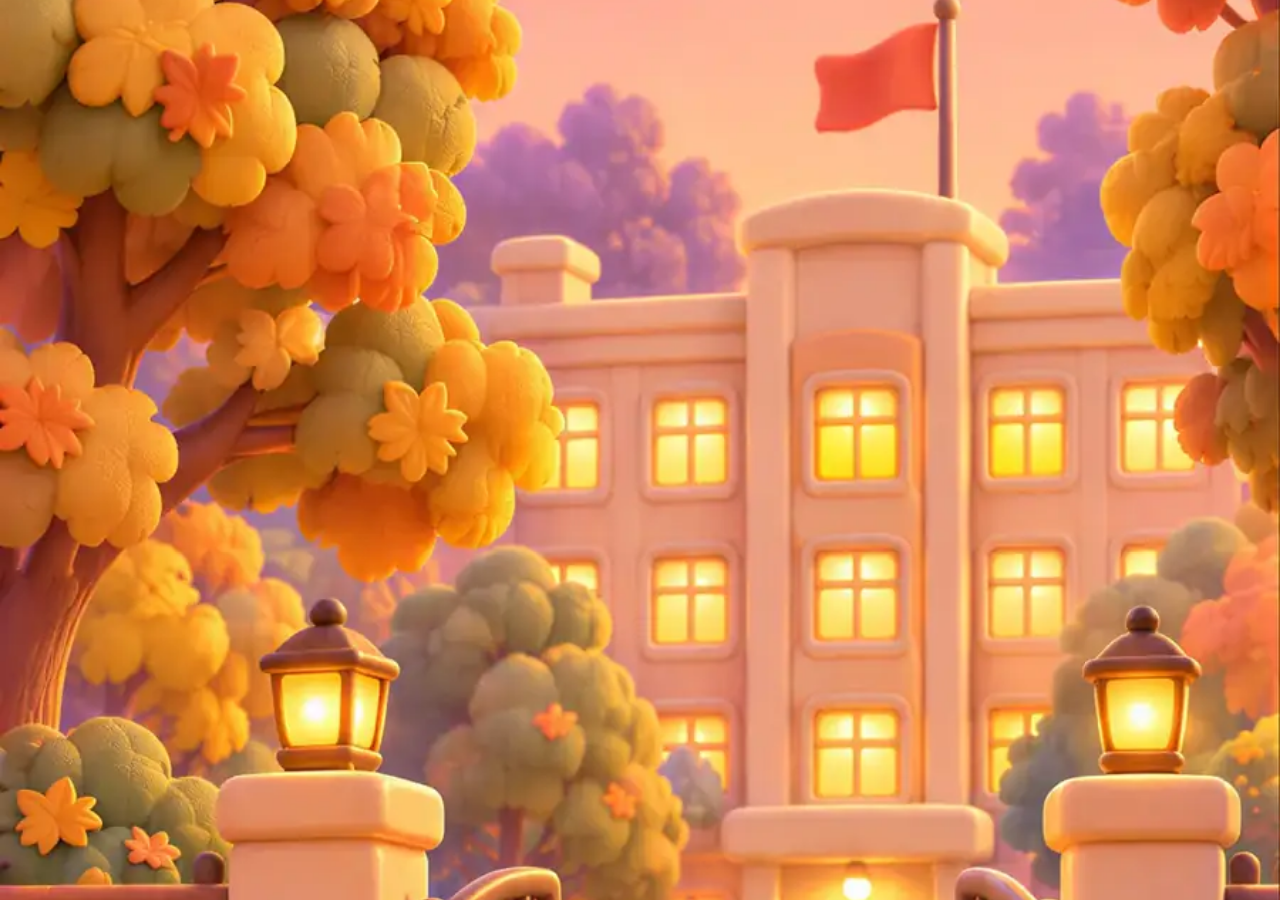
==== commit 932112e9: "主界面改为场景舞台：顾客立绘、3D锅和调料、打包盒、道具栏 Co-Authored-By: Claude Opus 5.5 <noreply@anthropic.com>" ====
--- a/app/index.html
+++ b/app/index.html
@@ -3,27 +3,34 @@
 <head>
   <meta charset="UTF-8" />
   <meta name="viewport" content="width=device-width, initial-scale=1.0, maximum-scale=1.0, user-scalable=no, viewport-fit=cover" />
+  <meta name="theme-color" content="#D68550" />
+  <meta name="apple-mobile-web-app-capable" content="yes" />
+  <meta name="mobile-web-app-capable" content="yes" />
+  <meta name="apple-mobile-web-app-status-bar-style" content="black-translucent" />
+  <meta name="apple-mobile-web-app-title" content="买烤肠" />
   <title>校门口烤肠摊</title>
   <link rel="stylesheet" href="./assets/style.css?v=BUILD" />
 </head>
 <body>
-  <div id="app">
-    <div class="coach" id="coach" hidden></div>
-    <header class="hud" id="hud"></header>
-    <section class="gate">
-      <div class="gate-top">
-        <div class="sign"><span>实验二小</span></div>
-        <div class="speaker" id="speaker"><div class="h">收款音箱</div><div class="e idle">等待收款…</div></div>
-      </div>
+  <div id="app" class="scene">
+    <div class="sc-stage" id="stage">
+      <img class="sc-bg" alt="" src="./assets/img/scene/bg.webp?v=BUILD" />
+      <header class="hud" id="hud"></header>
       <div class="queue" id="queue"></div>
-    </section>
-    <section class="grill" id="grill">
-      <div class="grill-h"><h2>烤肠锅</h2><span id="grillInfo"></span><span id="fireCtl"></span></div>
-      <div class="slots" id="slots"></div>
+      <div class="sc-qr"><img alt="" src="./assets/img/scene/qr.webp?v=BUILD" /><div class="speaker" id="speaker"><div class="h">收款音箱</div><div class="e idle">等待收款…</div></div></div>
+      <section class="grill" id="grill">
+        <img class="g-fire" id="gfire" alt="" src="./assets/img/scene/fire.webp?v=BUILD" />
+        <img class="g-body" alt="" src="./assets/img/scene/grill.webp?v=BUILD" />
+        <div class="slots" id="slots"></div>
+        <span id="grillInfo"></span><span id="fireCtl"></span>
+      </section>
       <div class="gtools" id="gtools"></div>
-    </section>
-    <section class="box" id="trayBox"></section>
-    <div class="log" id="log"></div>
+      <div class="tools" id="tools"></div>
+      <section class="box" id="trayBox"></section>
+      <div id="itembar"></div>
+      <div class="log" id="log"></div>
+      <div class="coach" id="coach" hidden></div>
+    </div>
   </div>
   <div class="overlay" id="overlay" hidden></div>
   <script src="./assets/main.js?v=BUILD"></script>
--- a/app/assets/style.css
+++ b/app/assets/style.css
@@ -597,7 +597,9 @@
 .sharecard{display:block;width:100%;max-width:340px;margin:4px auto 0;border-radius:14px;box-shadow:0 6px 18px rgba(0,0,0,.18);-webkit-touch-callout:default;-webkit-user-select:auto;user-select:auto}
 
 /* 铲锅巴：蹭一下锅巴变淡一点 */
-.slot-btn.dirt.p1{opacity:.62}
+.slot-btn.dirt.p1{opacity:.75}
+.slot-btn.dirt.p2{opacity:.5}
+.slot-btn.dirt:active{transform:scale(.96)}
 .slot-btn.dirt .rubdots{display:block;font-size:12px;letter-spacing:2px;margin-top:2px;color:#F3C79A}
 
 /* ===== 布局：锅做大、打包台收小、底部文字改成浮在画面上的小提示 ===== */
@@ -633,3 +635,546 @@
 .log .m{display:inline-block;max-width:100%;background:rgba(25,32,40,.86);color:#F3F1E6;border-radius:14px;padding:5px 12px;font-size:12px;box-shadow:0 3px 10px rgba(0,0,0,.25)}
 .log .m ~ .m{display:none}
 .log .m.bad{color:#FFB4A8}.log .m.good{color:#B9F3C4}
+
+/* ===== 开始画面 ===== */
+.ts{position:fixed;top:0;right:0;bottom:0;left:0;z-index:9;background:#9F76CA;overflow:hidden;transition:opacity .35s}
+.ts.out{opacity:0;pointer-events:none}
+.ts-col{position:absolute;left:50%;top:50%;width:375px;height:812px;overflow:hidden;-webkit-transform-origin:50% 50%;transform-origin:50% 50%;-webkit-transform:translate(-50%,-50%);transform:translate(-50%,-50%)}
+.ts-pattern{position:absolute;top:-400px;right:0;bottom:-400px;left:0;background-image:url(img/title/loading_bg.webp);background-size:100% auto;background-repeat:repeat-y}
+/* Safari 用顶 / 底边元素的背景色给状态栏、工具栏染色：顶部天空紫，底部路边色 */
+.ts-tint{position:absolute;left:0;right:0;height:2px}
+.ts-tint.top{top:0;background-color:#9F76CA}
+.ts-tint.bot{bottom:0;background-color:#C47C5C}
+.ts-bg{position:absolute;left:0;top:0;width:100%;height:auto;display:block;opacity:0;transition:opacity .4s;will-change:transform}
+.ts.ready .ts-bg{opacity:1}
+.ts-load{position:absolute;left:0;right:0;top:50%;text-align:center;color:#FFF4E3;font-weight:700;letter-spacing:.2em;transition:opacity .3s}
+.ts.ready .ts-load{opacity:0}
+.ts-logo{position:absolute;left:7%;width:86%;top:5%;opacity:0;transform:translateY(-24px) scale(.7);pointer-events:none}
+.ts.logo-on .ts-logo{-webkit-animation:tsLogo .8s cubic-bezier(.2,1.4,.4,1) forwards, tsBob 3s 1s ease-in-out infinite;animation:tsLogo .8s cubic-bezier(.2,1.4,.4,1) forwards, tsBob 3s 1s ease-in-out infinite}
+@-webkit-keyframes tsLogo{0%{opacity:0;-webkit-transform:translateY(-24px) scale(.7)}60%{opacity:1}100%{opacity:1;-webkit-transform:translateY(0) scale(1)}}
+@keyframes tsLogo{0%{opacity:0;transform:translateY(-24px) scale(.7)}60%{opacity:1}100%{opacity:1;transform:translateY(0) scale(1)}}
+@-webkit-keyframes tsBob{0%,100%{opacity:1;-webkit-transform:translateY(0)}50%{opacity:1;-webkit-transform:translateY(-6px)}}
+@keyframes tsBob{0%,100%{opacity:1;transform:translateY(0)}50%{opacity:1;transform:translateY(-6px)}}
+.ts-btns{position:absolute;top:0;right:0;bottom:0;left:0;pointer-events:none}
+.ts-btn{position:absolute;display:block;padding:0;background:none;border:0;pointer-events:auto;opacity:0;transform:translateY(30px);transition:opacity .45s,transform .45s cubic-bezier(.2,1.3,.4,1)}
+.ts-btn img{display:block;width:100%;height:auto;pointer-events:none}
+.ts-btn.start{width:66%}
+.ts-btn.set{width:46%;transition-delay:.12s}
+.ts.btns-on .ts-btn{opacity:1;transform:translateY(0)}
+.ts-btn:active img{transform:scale(.95)}
+.ts.btns-on .ts-btn.start img{-webkit-animation:tsPulse 1.6s .8s ease-in-out infinite;animation:tsPulse 1.6s .8s ease-in-out infinite}
+@-webkit-keyframes tsPulse{0%,100%{-webkit-transform:scale(1)}50%{-webkit-transform:scale(1.04)}}
+@keyframes tsPulse{0%,100%{transform:scale(1)}50%{transform:scale(1.04)}}
+/* 标题流星星轨：两层画布，后一层在标题字背后 */
+.ts-orbit{position:absolute;left:0;top:0;width:375px;height:812px;pointer-events:none;opacity:0;transition:opacity .6s .4s}
+.ts.logo-on .ts-orbit{opacity:1}
+
+/* ===== 关卡地图 ===== */
+.lvmap{position:fixed;top:0;right:0;bottom:0;left:0;z-index:8;background-color:#BC7D5A;background-position:center top,center bottom;background-size:100% auto,100% auto;background-repeat:no-repeat,no-repeat;overflow-y:auto;-webkit-overflow-scrolling:touch;overscroll-behavior:none}
+@media (min-width:481px){.lvmap{background-size:480px auto,480px auto}}
+.lm-stage{position:relative;width:100%;max-width:480px;margin:0 auto}
+.lvmap::after{content:"";display:block;height:calc(var(--sab) + 24px)}   /* 底部留出 Home 条的位置，第 1 关不被挡住 */
+.lvmap.has-bar::after{height:calc(var(--sab) + 70px)}   /* 底部按钮栏的位置，让第 1 关能滚到按钮上面 */
+.lm-bg{display:block;width:100%;height:auto}
+.lm-node{position:absolute;width:19%;height:9%;margin-left:-9.5%;margin-top:-4.5%;border-radius:50%;background:transparent;border:0;padding:0;touch-action:manipulation}
+@-webkit-keyframes lmBob{0%,100%{-webkit-transform:translateY(0)}50%{-webkit-transform:translateY(6px)}}
+@keyframes lmBob{0%,100%{transform:translateY(0)}50%{transform:translateY(6px)}}
+.lm-node.nope{-webkit-animation:shakeX .4s;animation:shakeX .4s}
+.lm-hud{position:fixed;left:0;right:0;top:0;height:0;max-width:480px;margin:0 auto;pointer-events:none}
+.lm-ico{position:relative;pointer-events:auto;display:block;width:50px;padding:0;background:none;border:0;-webkit-filter:drop-shadow(0 3px 4px rgba(80,30,0,.35));filter:drop-shadow(0 3px 4px rgba(80,30,0,.35))}
+.lm-ico img{display:block;width:100%;height:auto}
+.lm-ico small{display:block;margin-top:1px;font-size:11px;font-weight:800;color:#FFF6E4;text-align:center;white-space:nowrap;text-shadow:0 1px 0 #7A3A12,0 0 3px #7A3A12}
+.lm-ico:active{transform:scale(.92)}
+.lm-ico.back{position:absolute;left:17.5px;top:calc(var(--sat) + 10px);width:35px}   /* 和下面 50px 宽的图标中心对齐 */
+.lm-bank{position:absolute;left:58px;top:calc(var(--sat) + 10px);width:112px;pointer-events:none}   /* 高度约 35px，和返回键一样大、顶边对齐 */   /* 顶边和返回键对齐 */
+.lm-bank img{display:block;width:100%;height:auto}
+.lm-bank b{position:absolute;left:33%;right:24%;top:0;bottom:4%;display:flex;align-items:center;justify-content:center;font-size:16px;font-weight:900;color:#fff;text-shadow:0 1px 0 #7A3A12,1px 0 0 #7A3A12,-1px 0 0 #7A3A12,0 -1px 0 #7A3A12,0 2px 3px rgba(60,20,0,.5)}
+.lm-plus{position:absolute;right:2%;top:12%;width:24%;height:76%;border-radius:50%;background:none;border:0;padding:0;pointer-events:auto}
+.lm-ico.set{position:absolute;right:10px;top:calc(var(--sat) + 10px);width:38px}
+.lm-side{position:fixed;left:10px;top:calc(var(--sat) + 66px)}
+.lm-side .lm-ico{margin-bottom:8px}
+.lm-toast{position:fixed;left:50%;top:45%;transform:translate(-50%,-50%);padding:10px 18px;border-radius:14px;background:rgba(40,20,10,.82);color:#FFF4DE;font-weight:700;font-size:14px;opacity:0;pointer-events:none;transition:opacity .2s;z-index:3;white-space:nowrap}
+.lm-toast.on{-webkit-animation:lmToast 1.8s forwards;animation:lmToast 1.8s forwards}
+@-webkit-keyframes lmToast{0%{opacity:0}10%,75%{opacity:1}100%{opacity:0}}
+@keyframes lmToast{0%{opacity:0}10%,75%{opacity:1}100%{opacity:0}}
+/* Safari 取顶 / 底边元素的背景色染状态栏：地图顶部暖橙、底部路面色 */
+.lvmap .lm-tint{position:fixed;left:0;right:0;height:2px;pointer-events:none}
+.lvmap .lm-tint.top{top:0;background-color:#D68550}
+.lvmap .lm-tint.bot{bottom:0;background-color:#BC7D5A}
+.lm-arrow{position:absolute;width:0;height:0;pointer-events:none;z-index:2}
+.lm-arrow b{position:absolute;left:-20px;bottom:0;width:40px;text-align:center;font-size:30px;line-height:1;color:#FFE27A;text-shadow:0 2px 0 #B8661E,0 0 8px rgba(255,200,80,.8);-webkit-animation:lmBob 1s ease-in-out infinite;animation:lmBob 1s ease-in-out infinite}
+
+/* iPhone「添加到主屏幕」全屏打开时，状态栏透明，但页面高度会少算一截状态栏高度，底部空出一条：
+   全屏层都往下多延伸一个状态栏高度补上（Safari 里状态栏高度是 0，不受影响） */
+.ts,.lvmap,.overlay{bottom:calc(0px - env(safe-area-inset-top, 0px))}
+html,body{min-height:calc(100% + env(safe-area-inset-top, 0px))}
+.lvmap::after{height:calc(var(--sab) + env(safe-area-inset-top, 0px) + 24px)}
+.lvmap.has-bar::after{height:calc(var(--sab) + env(safe-area-inset-top, 0px) + 70px)}
+
+/* ===== 关卡开场弹窗（奶油面板 + 橙红飘带，参考休闲手游结算框） ===== */
+.card.lvpop{background:none !important;box-shadow:none !important;border:0 !important;padding:0 !important;max-width:310px;margin:auto;width:82%}
+.lp{position:relative;padding-top:8px;font-family:"PingFang SC","Hiragino Sans GB","Microsoft YaHei",sans-serif}
+.lp-stars{position:absolute;left:0;right:0;top:0;height:70px;display:flex;justify-content:center;align-items:flex-end;z-index:3;pointer-events:none}
+.lp-stars img{width:46px;height:46px;margin:0 -2px;-webkit-filter:drop-shadow(0 3px 2px rgba(120,60,0,.3));filter:drop-shadow(0 3px 2px rgba(120,60,0,.3))}
+.lp-stars img.s1{width:62px;height:62px;margin-bottom:12px}
+.lp-stars img.s0{-webkit-transform:rotate(-14deg);transform:rotate(-14deg)}
+.lp-stars img.s2{-webkit-transform:rotate(14deg);transform:rotate(14deg)}
+.lp-ribbon{position:relative;z-index:2;margin:0 -19% -38px;height:116px;background:url(img/pop/ribbon.webp) center/100% 100% no-repeat;display:flex;flex-direction:column;align-items:center;justify-content:center;padding-bottom:18px}
+.lp-ribbon small{position:relative;top:-10px;margin-bottom:-6px;font-size:13px;font-weight:800;letter-spacing:.12em;color:#B24A1E;opacity:.85}
+.lp-ribbon b{font-size:27px;font-weight:900;color:#FFF8EC;letter-spacing:.04em;line-height:1.15;text-shadow:0 2px 0 #C2471C,0 -1px 0 #C2471C,1.5px 0 0 #C2471C,-1.5px 0 0 #C2471C,0 3px 4px rgba(120,30,0,.35);white-space:nowrap}
+.lp-panel{position:relative;z-index:1;background:url(img/pop/panel.webp) center/100% 100% no-repeat;padding:30px 28px 30px;text-align:center;color:#6B4A36}
+.lp-sec{font-size:12px;font-weight:800;letter-spacing:.2em;color:#D9A18A;margin:6px 0 6px}
+.lp-goal{display:inline-block;min-width:70%;padding:8px 16px;border-radius:999px;background:#F1DFD3;box-shadow:inset 0 2px 4px rgba(140,90,60,.18);font-size:20px;font-weight:900;color:#A65A3A}
+.lp-goal em{font-style:normal;color:#C2471C}
+.lp-goal .plus{margin:0 8px;color:#D9A18A;font-weight:700}
+.lp-info{display:flex;justify-content:center;margin-top:10px;font-size:14px;font-weight:800;color:#8A5A40}
+.lp-info span{margin:0 10px}
+.lp-info i{font-style:normal;font-size:12px;font-weight:700;color:#C7A08A;margin-right:4px}
+.lp-div{height:2px;margin:14px 6px 8px;background:linear-gradient(90deg,transparent,#EAD7C8 15%,#EAD7C8 85%,transparent);position:relative}
+.lp-div::after{content:"";position:absolute;left:50%;top:-2px;width:6px;height:6px;margin-left:-3px;border-radius:50%;background:#EAD7C8}
+.lp-news{list-style:none;margin:0;padding:0 4px;text-align:left}
+.lp-news li{position:relative;padding-left:14px;margin:4px 0;font-size:13px;line-height:1.5;color:#7A5642}
+.lp-news li::before{content:"";position:absolute;left:2px;top:.6em;width:6px;height:6px;border-radius:50%;background:#F2A15E}
+.lp-boost{display:flex;justify-content:space-around}
+.lp-item{width:31%;display:flex;flex-direction:column;align-items:center}
+.lp-item.off{opacity:.45}
+.lp-slot{position:relative;width:58px;height:58px;background:url(img/pop/slot.webp) center/100% 100% no-repeat;display:flex;align-items:center;justify-content:center}
+.lp-slot img{width:63%;height:auto}
+.lp-cnt{position:absolute;right:-4px;top:-4px;min-width:20px;height:20px;padding:0 5px;border-radius:10px;background:#F05A3A;color:#fff;font-style:normal;font-size:12px;font-weight:900;line-height:20px;box-shadow:0 0 0 2px #FFF8EC}
+.lp-item b{font-size:12px;font-weight:800;color:#8A5A40;margin:4px 0 3px;white-space:nowrap}
+.lp-buy{padding:2px 12px;border-radius:999px;border:0;background:linear-gradient(180deg,#FFD36B,#F5A623);color:#7A3A12;font-weight:900;font-size:13px;box-shadow:0 2px 0 #C97D12}
+.lp-buy:disabled{background:#EBDDD2;color:#B9A091;box-shadow:none}
+.lp-bank{margin-top:8px;font-size:12px;font-weight:700;color:#C7A08A}
+.lp-play{position:relative;display:block;width:78%;margin:14px auto 0;padding:0;border:0;background:none}
+.lp-play img{display:block;width:100%;height:auto}
+.lp-play span{position:absolute;left:0;right:0;top:0;bottom:8%;display:flex;align-items:center;justify-content:center;font-size:22px;font-weight:900;color:#fff;letter-spacing:.1em;text-shadow:0 2px 0 #B83A1C,0 -1px 0 #B83A1C,1.5px 0 0 #B83A1C,-1.5px 0 0 #B83A1C}
+.lp-play:active{transform:scale(.96)}
+.lp-back{position:absolute;left:-6px;top:0;z-index:4;width:40px;padding:0;border:0;background:none;-webkit-filter:drop-shadow(0 3px 3px rgba(80,30,0,.35));filter:drop-shadow(0 3px 3px rgba(80,30,0,.35))}
+.lp-back img{display:block;width:100%}
+.overlay .card.lvpop{-webkit-animation:lpIn .35s cubic-bezier(.2,1.3,.4,1);animation:lpIn .35s cubic-bezier(.2,1.3,.4,1)}
+@-webkit-keyframes lpIn{0%{opacity:0;-webkit-transform:scale(.85)}100%{opacity:1;-webkit-transform:scale(1)}}
+@keyframes lpIn{0%{opacity:0;transform:scale(.85)}100%{opacity:1;transform:scale(1)}}
+.overlay{overflow-x:hidden}
+
+/* ===== 结算弹窗 ===== */
+.rp .lp-panel{padding-top:34px}
+.rp-row{position:relative;height:54px;margin:0 -6px 8px;background:url(img/res/stat_row.webp) center/100% 100% no-repeat;display:flex;align-items:center}
+.rp-ic{width:20%;height:100%;display:flex;align-items:center;justify-content:center;margin-left:2%}
+.rp-ic img{width:30px;height:30px;object-fit:contain}
+.rp-val{flex:1;display:flex;align-items:baseline;justify-content:center;padding-right:8%}
+.rp-val b{font-size:22px;font-weight:900;color:#A65A3A}
+.rp-val b.bad{color:#C2471C}
+.rp-val i{font-style:normal;font-size:12px;font-weight:700;color:#C7A08A;margin-left:8px}
+.rp-bank{position:relative;margin:4px -6px 0;height:48px}
+.rp-bank img{display:block;width:100%;height:100%}
+.rp-bank span{position:absolute;left:24%;right:6%;top:0;bottom:6%;display:flex;align-items:center;justify-content:center;font-size:15px;font-weight:900;color:#A65A3A}
+.rp-bank em{font-style:normal;font-size:13px;font-weight:700;color:#C7A08A;margin-left:10px}
+.rp-btn2{position:relative;display:block;width:70%;margin:10px auto 0;padding:0;border:0;background:none}
+.rp-btn2 img{display:block;width:100%;height:auto}
+.rp-btn2 span{position:absolute;left:0;right:0;top:0;bottom:8%;display:flex;align-items:center;justify-content:center;font-size:17px;font-weight:900;color:#A65A3A;letter-spacing:.1em}
+.rp-btn2:active{transform:scale(.96)}
+.rp-icons{display:flex;justify-content:space-around;margin:14px -10px 0}
+.rp-ib{width:20%;padding:0;border:0;background:none;display:flex;flex-direction:column;align-items:center}
+.rp-ib img{width:44px;height:44px;object-fit:contain;-webkit-filter:drop-shadow(0 2px 2px rgba(120,70,30,.25));filter:drop-shadow(0 2px 2px rgba(120,70,30,.25))}
+.rp-ib small{margin-top:2px;font-size:11px;font-weight:800;color:#B48A72}
+.rp-ib:active img{transform:scale(.92)}
+
+/* 页面返回键：固定在屏幕左上角 */
+.pg-back{position:fixed;left:17.5px;top:calc(var(--sat) + 10px);z-index:12;width:35px;padding:0;border:0;background:none;-webkit-filter:drop-shadow(0 3px 3px rgba(80,30,0,.35));filter:drop-shadow(0 3px 3px rgba(80,30,0,.35))}
+.pg-back img{display:block;width:100%}
+.pg-back:active{transform:scale(.92)}
+.overlay{padding-top:calc(var(--sat) + 56px)}
+/* 结算 v2：飘带 + 星星 + 虚线成绩框 + 等大的两个按钮 */
+.rp .lp-panel{padding:26px 24px 24px}
+.rp-stars{display:flex;justify-content:center;align-items:flex-end;margin:-2px 0 8px}
+.rp-stars img{width:52px;height:52px;margin:0 -1px;-webkit-filter:drop-shadow(0 3px 2px rgba(150,80,0,.25));filter:drop-shadow(0 3px 2px rgba(150,80,0,.25))}
+.rp-stars img.s1{width:70px;height:70px;margin-bottom:8px}
+.rp-stars img.s0{transform:rotate(-12deg)}
+.rp-stars img.s2{transform:rotate(12deg)}
+.rp-box{border:2px dashed #D9B59A;border-radius:18px;background:#F1DECC;padding:8px 4px 10px}
+.rp-cap{font-size:13px;font-weight:800;color:#B07A5C;letter-spacing:.15em;margin-bottom:4px}
+.rp-cells{display:flex;justify-content:space-around}
+.rp-cell{width:32%;display:flex;flex-direction:column;align-items:center}
+.rp-cell img{width:40px;height:40px;object-fit:contain}
+.rp-cell b{font-size:21px;font-weight:900;color:#A65A3A;line-height:1.2;margin-top:2px}
+.rp-cell b.bad{color:#C2471C}
+.rp-cell i{font-style:normal;font-size:11px;font-weight:700;color:#B48A72}
+.rp-btns{margin-top:14px}
+.rp-btn{display:block;width:78%;height:52px;margin:8px auto 0;padding:0 0 4px;border:0;background:center/100% 100% no-repeat;font-size:20px;font-weight:900;letter-spacing:.1em}
+.rp-btn.main{background-image:url(img/pop/play.webp);color:#fff;text-shadow:0 2px 0 #B83A1C,0 -1px 0 #B83A1C,1.5px 0 0 #B83A1C,-1.5px 0 0 #B83A1C}
+.rp-btn.sub{background-image:url(img/res/btn2.webp);color:#A65A3A}
+.rp-btn:active{transform:scale(.96)}
+.rp-icons{margin-top:12px}
+/* 结算：星星压在飘带上方；标题在飘带正中（飘带布面中心约在图高 36% 处） */
+.rp .lp-ribbon{padding-bottom:32px}
+.rp .lp-ribbon b{margin-right:-.04em}
+/* 过关星星：三颗挤在一起、中间那颗最大压在最前，下半截藏在飘带后；背后放射光 + 光晕 + 闪点 */
+.rp-rays{position:absolute;left:50%;top:62%;width:440px;height:440px;margin:-220px 0 0 -220px;z-index:0;pointer-events:none;-webkit-animation:rpSpin 14s linear infinite;animation:rpSpin 14s linear infinite;opacity:.9}
+@-webkit-keyframes rpSpin{to{-webkit-transform:rotate(360deg)}}
+@keyframes rpSpin{to{transform:rotate(360deg)}}
+.rp-glow{position:absolute;left:50%;top:60%;width:260px;height:200px;margin:-100px 0 0 -130px;z-index:0;border-radius:50%;background:radial-gradient(ellipse at center,rgba(255,240,170,.95) 0,rgba(255,214,90,.55) 35%,rgba(255,190,60,0) 70%);pointer-events:none}
+.rp-spark{position:absolute;z-index:3;width:14px;height:14px;pointer-events:none;-webkit-animation:rpTw 1.6s ease-in-out infinite;animation:rpTw 1.6s ease-in-out infinite}
+.rp-spark::before,.rp-spark::after{content:"";position:absolute;left:50%;top:50%;background:#fff;border-radius:2px;box-shadow:0 0 6px 2px rgba(255,240,180,.9)}
+.rp-spark::before{width:2px;height:14px;margin:-7px 0 0 -1px}
+.rp-spark::after{width:14px;height:2px;margin:-1px 0 0 -7px}
+.rp-spark.k1{left:12%;top:18%}
+.rp-spark.k2{left:84%;top:10%;-webkit-animation-delay:.4s;animation-delay:.4s;transform:scale(.7)}
+.rp-spark.k3{left:28%;top:-6%;-webkit-animation-delay:.8s;animation-delay:.8s;transform:scale(.6)}
+.rp-spark.k4{left:70%;top:-10%;-webkit-animation-delay:1.1s;animation-delay:1.1s}
+.rp-spark.k5{left:94%;top:40%;-webkit-animation-delay:.6s;animation-delay:.6s;transform:scale(.55)}
+@-webkit-keyframes rpTw{0%,100%{opacity:.15}50%{opacity:1}}
+@keyframes rpTw{0%,100%{opacity:.15}50%{opacity:1}}
+.rp.win .lp-ribbon{z-index:4}
+/* 星星按参考图摆放：中间大星居中竖直；两侧小星约为 0.68 倍、向外倾斜、位置偏低并藏在大星后面；飘带盖住大星下 40% */
+.rp .rp-stars{position:relative;z-index:1;height:140px;margin:0 0 -38px}
+.rp .rp-stars img{position:absolute;-webkit-filter:drop-shadow(0 4px 3px rgba(150,70,0,.3));filter:drop-shadow(0 4px 3px rgba(150,70,0,.3))}
+.rp .rp-stars img.s1{z-index:2;width:140px;height:140px;left:50%;top:0;margin-left:-70px}
+.rp .rp-stars img.s0,.rp .rp-stars img.s2{z-index:1;width:95px;height:95px;top:37px}
+.rp .rp-stars img.s0{left:50%;margin-left:-135px;transform:rotate(-15deg)}
+.rp .rp-stars img.s2{left:50%;margin-left:40px;transform:rotate(15deg)}
+/* 结算标题：阿里妈妈数黑体（只打包了用到的字） */
+@font-face{font-family:"ShuHei";src:url(fonts/shuhei.woff2) format("woff2");font-display:swap}
+.rp .lp-ribbon b{font-family:"ShuHei","PingFang SC","Hiragino Sans GB",sans-serif;font-weight:normal;font-size:30px;letter-spacing:.02em}
+/* 按钮文字也用阿里妈妈数黑体 */
+.lp-play span,.rp-btn,.lm-pill{font-family:"ShuHei","PingFang SC","Hiragino Sans GB",sans-serif;font-weight:normal;letter-spacing:.06em}
+
+/* ===== 暂停 ===== */
+.ps{position:relative;padding-top:26px}
+.ps-tab{position:absolute;left:50%;top:0;z-index:3;transform:translateX(-50%);min-width:46%;padding:10px 28px 12px;border-radius:22px;background:linear-gradient(180deg,#FFFBF2,#F7E7D4);box-shadow:0 4px 0 #E2C3A6,0 8px 14px rgba(90,40,10,.25),inset 0 2px 0 #fff;text-align:center;font-family:"ShuHei","PingFang SC",sans-serif;font-size:28px;color:#C2471C;letter-spacing:.2em;text-indent:.2em}
+.ps-x{position:absolute;right:-8px;top:30px;z-index:4;width:40px;height:40px;border-radius:50%;border:3px solid #FFF6EC;background:radial-gradient(circle at 50% 35%,#FF8A72,#E5473A);box-shadow:0 3px 0 #B8301F,0 5px 8px rgba(90,20,10,.35);padding:0}
+.ps-x::before,.ps-x::after{content:"";position:absolute;left:50%;top:50%;width:18px;height:4px;margin:-2px 0 0 -9px;border-radius:2px;background:#fff}
+.ps-x::before{transform:rotate(45deg)}.ps-x::after{transform:rotate(-45deg)}
+.ps-x:active{transform:scale(.92)}
+.ps-panel{background:url(img/pop/panel.webp) center/100% 100% no-repeat;padding:58px 26px 28px}
+.ps-row{display:flex;align-items:center;margin:6px 0 14px}
+.ps-ic{width:36px;height:36px;flex:none;margin-right:12px}
+.ps-ic svg{width:100%;height:100%}
+.ps-range{flex:1;-webkit-appearance:none;appearance:none;height:26px;border-radius:13px;background:linear-gradient(90deg,#FFD84D 0,#F7B928 var(--p),#E9DCCB var(--p),#E9DCCB 100%);box-shadow:inset 0 2px 4px rgba(120,80,40,.25);outline:none;margin:0}
+.ps-range::-webkit-slider-thumb{-webkit-appearance:none;width:34px;height:34px;border-radius:50%;background:radial-gradient(circle at 50% 35%,#FFB27A,#F27A3E);border:3px solid #FFF6EC;box-shadow:0 3px 0 #C25A22,0 4px 6px rgba(90,30,0,.3)}
+.ps-div{height:2px;margin:6px 2px 4px;background:#E6D2C0;border-radius:1px}
+.ps-wide{width:100% !important;margin-top:14px !important}
+.ps-bottom{display:flex;align-items:center;margin-top:10px}
+.ps-home{flex:none;width:56px;height:56px;margin-right:10px;padding:0;border:0;background:none;-webkit-filter:drop-shadow(0 3px 2px rgba(120,60,20,.3));filter:drop-shadow(0 3px 2px rgba(120,60,20,.3))}
+.ps-home img{width:100%;height:100%;object-fit:contain}
+.ps-home:active{transform:scale(.92)}
+.ps-go{flex:1;width:auto !important;margin:0 !important}
+/* 暂停 v2：像参考图一样整块加粗描边；标签头后面探出 3D 摊位道具 */
+.ps{padding-top:92px}
+.ps-props{position:absolute;left:50%;top:0;width:260px;height:120px;margin-left:-130px;z-index:1;pointer-events:none}
+.ps-props img{position:absolute;-webkit-filter:drop-shadow(0 4px 4px rgba(80,30,0,.35));filter:drop-shadow(0 4px 4px rgba(80,30,0,.35))}
+.pp-tongs{left:6px;top:34px;width:78px;transform:rotate(-18deg)}
+.pp-ketchup{left:62px;top:0;height:112px;transform:rotate(-14deg)}
+.pp-sausage{left:146px;top:6px;height:104px;transform:rotate(22deg)}
+.pp-mustard{left:196px;top:22px;height:96px;transform:rotate(16deg)}
+.ps-tab{top:66px;border:5px solid #EE8A55;background:linear-gradient(180deg,#FFFBF2,#F8EAD9);box-shadow:0 4px 0 #C9622F,0 8px 14px rgba(90,40,10,.25),inset 0 2px 0 #fff}
+.ps-x{top:98px;right:-12px}
+.ps-panel{background:linear-gradient(180deg,#FFF9EE 0,#FBF0E1 100%);border:6px solid #EE8A55;border-radius:30px;box-shadow:0 6px 0 #C9622F,0 12px 24px rgba(80,30,0,.35),inset 0 3px 0 rgba(255,255,255,.9),inset 0 -6px 12px rgba(220,170,120,.25);padding:54px 22px 24px}
+
+/* ===== 商店 / 道具商店 / 设置：标签头 + 粗描边面板（和暂停同一套） ===== */
+.sp{position:relative;padding-top:26px}
+.sp-tab{top:0}
+.sp-panel{padding:52px 16px 20px}
+.sp-bank{position:relative;width:62%;margin:0 auto 4px}
+.sp-bank img{display:block;width:100%;height:auto}
+.sp-bank b{position:absolute;left:30%;right:6%;top:0;bottom:8%;display:flex;align-items:center;justify-content:center;font-size:20px;font-weight:900;color:#A65A3A}
+.sp-sub{font-size:12px;font-weight:700;color:#C7A08A;letter-spacing:.1em;margin:4px 0 10px}
+.sp-list{max-height:52vh;overflow-y:auto;-webkit-overflow-scrolling:touch;margin:0 -4px;padding:0 4px}
+.sp-row{display:flex;align-items:center;min-height:70px;margin-bottom:8px;padding:8px 10px;border-radius:18px;background:#F4E4D2;box-shadow:inset 0 2px 4px rgba(150,100,60,.22),inset 0 -1px 0 rgba(255,255,255,.8)}
+.sp-row.dim{opacity:.5}
+.sp-ic{position:relative;flex:none;width:52px;height:52px;margin-right:10px;border-radius:14px;background:#FFF8EE;box-shadow:0 2px 0 #E4CDB6;display:flex;align-items:center;justify-content:center}
+.sp-ic img{max-width:80%;max-height:80%}
+.sp-txt{flex:1;min-width:0;text-align:left}
+.sp-txt b{display:block;font-size:15px;font-weight:900;color:#8A4A2C;line-height:1.3}
+.sp-txt b em{font-style:normal;font-size:11px;font-weight:800;color:#C7A08A;margin-left:6px}
+.sp-txt small{display:block;font-size:11.5px;color:#A88570;line-height:1.35;margin-top:2px}
+.sp-price,.sp-owned{flex:none;min-width:70px;height:38px;margin-left:8px;padding:0 12px;border-radius:19px;border:0;display:flex;align-items:center;justify-content:center;font-family:"ShuHei","PingFang SC",sans-serif;font-size:19px;letter-spacing:.02em}
+.sp-price{background:linear-gradient(180deg,#FFD66B 0,#F5A623 100%);color:#fff;box-shadow:0 3px 0 #C97D12,inset 0 2px 0 rgba(255,255,255,.55);text-shadow:0 1.5px 0 #B86A0C,0 -1px 0 #B86A0C,1px 0 0 #B86A0C,-1px 0 0 #B86A0C}
+.sp-price:active{transform:translateY(2px);box-shadow:0 1px 0 #C97D12}
+.sp-price.off{background:#E8DACD;color:#BBA392;text-shadow:none;box-shadow:0 3px 0 #D3C2B1}
+.sp-owned{background:#D9CFC6;color:#fff;font-size:14px;box-shadow:inset 0 2px 3px rgba(0,0,0,.12)}
+.sp-foot{display:flex;justify-content:center;margin-top:12px}
+.sp-big{flex:1;max-width:48%;height:48px;margin:0 4px;border:0;border-radius:24px;font-family:"ShuHei","PingFang SC",sans-serif;font-size:18px;letter-spacing:.06em}
+.sp-big.go{background:linear-gradient(180deg,#FF8E6E 0,#EE5B3B 100%);color:#fff;box-shadow:0 4px 0 #B83A1C,inset 0 2px 0 rgba(255,255,255,.45);text-shadow:0 2px 0 #B83A1C}
+.sp-big.list{background:linear-gradient(180deg,#FFFBF2,#F3E2CC);color:#A65A3A;box-shadow:0 4px 0 #D9BFA4,inset 0 2px 0 #fff}
+.sp-big:active{transform:translateY(2px)}
+.sp-foot .sp-big:only-child{max-width:70%}
+.card.lvpop.wide{width:95%;max-width:400px}
+.sp-tab{white-space:nowrap;font-size:26px;padding:8px 26px 10px}
+.sp-panel{padding-top:50px}
+
+/* ===== 加载画面 ===== */
+.ld{position:fixed;top:0;right:0;bottom:calc(0px - env(safe-area-inset-top, 0px));left:0;z-index:20;background:#E0833F url(img/title/loading_bg.webp) center top/100% auto repeat-y;display:flex;align-items:center;justify-content:center;transition:opacity .35s}
+@media (min-width:481px){.ld{background-size:480px auto}}
+.ld.out{opacity:0;pointer-events:none}
+.ld-box{width:82%;max-width:330px;text-align:center}
+.ld-txt{margin-top:4px;font-family:"ShuHei","PingFang SC",sans-serif;font-size:22px;letter-spacing:.18em;color:#FFF6E8;text-shadow:0 2px 0 #B4521C,0 -1px 0 #B4521C,1.5px 0 0 #B4521C,-1.5px 0 0 #B4521C}
+.ld-txt span{display:inline-block;width:2.2em;text-align:left;-webkit-animation:ldDots 1.2s steps(4) infinite;animation:ldDots 1.2s steps(4) infinite;overflow:hidden;vertical-align:bottom}
+@-webkit-keyframes ldDots{0%{width:0}100%{width:2.2em}}
+@keyframes ldDots{0%{width:0}100%{width:2.2em}}
+/* 加载：竖着的烤肠剪影（和背景花纹同色的纯色），从下往上「填满」当进度条 */
+.ld-txt{color:#F7C795;text-shadow:none;font-size:24px;letter-spacing:.22em}
+.ld-saus{display:block;width:52px;height:111px;margin:0 auto 18px;transform:rotate(-12deg)}
+/* 加载画面中间留一圈纯色，把背景花纹淡掉，烤肠和字才看得清 */
+.ld::before{content:"";position:absolute;left:50%;top:50%;width:420px;height:420px;margin:-210px 0 0 -210px;border-radius:50%;background:radial-gradient(circle,#E3864A 0,#E3864A 38%,rgba(227,134,74,0) 70%);pointer-events:none}
+.ld-box{position:relative}
+
+/* ===== 设置（加长版）===== */
+.st-sec{text-align:left;font-size:12px;font-weight:800;color:#C7A08A;letter-spacing:.2em;margin:4px 4px 6px}
+.st-row{display:flex;align-items:center;min-height:52px;margin:4px 0 10px}
+.st-row .ps-ic{width:30px;height:30px;margin-right:10px}
+.st-name{flex:none;width:70px;text-align:left;font-size:15px;font-weight:800;color:#8A4A2C}
+.st-row .ps-range{flex:1;margin-left:4px}
+.st-row .st-tog,.st-row .st-btn{margin-left:auto}
+.st-tog{position:relative;width:92px;height:38px;padding:0;border:0;border-radius:19px;background:#D9CBBE;box-shadow:inset 0 2px 4px rgba(100,60,30,.25)}
+.st-tog i{position:absolute;left:4px;top:4px;width:30px;height:30px;border-radius:50%;background:radial-gradient(circle at 50% 35%,#FFFFFF,#EDE2D6);box-shadow:0 2px 0 #B8A594;transition:left .18s}
+.st-tog .st-lab{position:absolute;right:16px;top:0;bottom:0;display:flex;align-items:center;font-family:"ShuHei","PingFang SC",sans-serif;font-size:16px;color:#fff}
+.st-tog.on{background:linear-gradient(180deg,#FFD66B,#F5A623);box-shadow:inset 0 2px 3px rgba(150,90,0,.3)}
+.st-tog.on i{left:58px}
+.st-tog.on .st-lab{right:auto;left:16px;text-shadow:0 1.5px 0 #B86A0C}
+.st-btn{height:38px;padding:0 16px;border:0;border-radius:19px;background:linear-gradient(180deg,#FFFBF2,#F3E2CC);color:#A65A3A;font-size:14px;font-weight:900;box-shadow:0 3px 0 #D9BFA4,inset 0 2px 0 #fff}
+.st-btn:active{transform:translateY(2px)}
+.st-div{margin:10px 2px 14px}
+.st-msg{margin:-2px 4px 8px;padding:8px 10px;border-radius:12px;background:#FFF1D8;color:#A65A3A;font-size:12px;font-weight:700;text-align:left;line-height:1.5}
+/* 设置页的音量条细一点 */
+.st-row .ps-range{height:14px;border-radius:7px}
+.st-row .ps-range::-webkit-slider-thumb{width:26px;height:26px}
+.sp-bank{margin-bottom:12px}
+/* 地图上方第二排：通关星星 / 无限爱心 */
+.lm-stat{position:absolute;top:calc(var(--sat) + 52px);height:36px;pointer-events:none}
+.lm-stat img{display:block;height:100%;width:auto}
+.lm-stat.star{left:58px}
+.lm-stat.heart{left:168px}
+.lm-stat b{position:absolute;left:38%;right:8%;top:0;bottom:6%;display:flex;align-items:center;justify-content:center;font-size:16px;font-weight:900;color:#9A5B3A}
+.lm-stat b small{font-size:12px;font-weight:800;color:#C7A08A;margin-left:1px}
+/* 金币条去掉，星星 / 爱心条挪到第一排，和返回键同一行 */
+.lm-stat{top:calc(var(--sat) + 10px);height:35px}
+.lm-stat.star{left:60px}
+.lm-stat.heart{left:162px}
+/* 商店：面板顶上一条红白遮阳棚 + 写着店名的飘带 */
+.sp.deco{padding-top:62px}
+.sp.deco .sp-panel{padding-top:58px}
+.sp-awning{position:absolute;left:-5%;width:110%;top:44px;z-index:2;pointer-events:none;-webkit-filter:drop-shadow(0 4px 4px rgba(120,40,10,.3));filter:drop-shadow(0 4px 4px rgba(120,40,10,.3))}
+.sp-ribbon{position:absolute;left:50%;top:0;z-index:3;width:76%;margin-left:-38%;pointer-events:none}
+.sp-ribbon img{display:block;width:100%;height:auto}
+.sp-ribbon b{position:absolute;left:0;right:0;top:12%;bottom:38%;display:flex;align-items:center;justify-content:center;font-family:"ShuHei","PingFang SC",sans-serif;font-weight:normal;font-size:24px;color:#fff;letter-spacing:.12em;text-indent:.12em;text-shadow:0 2px 0 #B83A1C,0 -1px 0 #B83A1C,1.5px 0 0 #B83A1C,-1.5px 0 0 #B83A1C}
+.sp-ribbon{width:92%;margin-left:-46%}
+.sp-ribbon b{font-size:26px}
+.sp.deco .sp-bank{width:48%;margin-top:14px;margin-bottom:14px}
+.sp-bank b{left:24%;right:2%;top:5.5%;bottom:8.5%}   /* 正好落在奶油色槽的中间 */
+.lm-stat.heart b{font-size:13px;letter-spacing:.06em}
+.lm-stat.star b{font-size:13px}
+
+/* ===== 地图 v2：一张高清底图铺满 + 程序画的关卡圆台 ===== */
+.lvmap{overflow:hidden;background-image:none !important}
+.lvmap::after,.lvmap.has-bar::after{display:none}
+.lvmap .lm-stage{position:absolute;max-width:none;margin:0}
+.lvmap .lm-bg{position:absolute;left:0;top:0;width:100%;height:100%}
+.lvmap .lm-node{position:absolute;height:auto;margin:0;transform:translate(-50%,-62%);padding:0;border:0;background:none;border-radius:0}
+.lvmap .lm-node svg{display:block;width:100%;height:auto;overflow:visible;-webkit-filter:drop-shadow(0 4px 3px rgba(90,40,10,.35));filter:drop-shadow(0 4px 3px rgba(90,40,10,.35))}
+.lvmap .lm-node.open svg,.lvmap .lm-node.cur svg{-webkit-filter:drop-shadow(0 0 8px rgba(255,214,90,.9)) drop-shadow(0 4px 3px rgba(120,60,0,.3));filter:drop-shadow(0 0 8px rgba(255,214,90,.9)) drop-shadow(0 4px 3px rgba(120,60,0,.3))}
+.lvmap .lm-node.cur svg{-webkit-animation:lmGlow 1.4s ease-in-out infinite;animation:lmGlow 1.4s ease-in-out infinite}
+@-webkit-keyframes lmGlow{0%,100%{-webkit-filter:drop-shadow(0 0 6px rgba(255,214,90,.7)) drop-shadow(0 4px 3px rgba(120,60,0,.3))}50%{-webkit-filter:drop-shadow(0 0 16px rgba(255,236,140,1)) drop-shadow(0 4px 3px rgba(120,60,0,.3))}}
+@keyframes lmGlow{0%,100%{filter:drop-shadow(0 0 6px rgba(255,214,90,.7)) drop-shadow(0 4px 3px rgba(120,60,0,.3))}50%{filter:drop-shadow(0 0 16px rgba(255,236,140,1)) drop-shadow(0 4px 3px rgba(120,60,0,.3))}}
+.lvmap .lm-node .lm-arrow{position:absolute;left:50%;top:-18%;width:0;height:0}
+.lvmap .lm-node{transform:translate(-50%,-58%)}
+.lvmap .lm-node.open svg{-webkit-filter:drop-shadow(0 5px 3px rgba(120,60,0,.35));filter:drop-shadow(0 5px 3px rgba(120,60,0,.35))}
+.lvmap .lm-node.lock svg{-webkit-filter:drop-shadow(0 5px 3px rgba(60,40,40,.3));filter:drop-shadow(0 5px 3px rgba(60,40,40,.3))}
+/* 关卡圆台：美术切图 + 程序叠数字 */
+.lvmap .lm-node{transform:translate(-50%,-50%)}
+.lvmap .lm-node img{display:block;width:100%;height:auto;pointer-events:none}
+.lvmap .lm-node b{position:absolute;left:0;right:0;transform:translateY(-50%);text-align:center;font-family:"ShuHei","PingFang SC",sans-serif;font-weight:normal;line-height:1;color:#fff;pointer-events:none}
+.lvmap .lm-node.open b,.lvmap .lm-node.cur b{text-shadow:0 2px 0 #C9771A,0 -1px 0 #C9771A,1.5px 0 0 #C9771A,-1.5px 0 0 #C9771A}
+.lvmap .lm-node.lock b{text-shadow:0 2px 0 #6E8BA8,0 -1px 0 #6E8BA8,1.5px 0 0 #6E8BA8,-1.5px 0 0 #6E8BA8}
+.lvmap .lm-node.open svg,.lvmap .lm-node.cur svg{animation:none}
+.lvmap .lm-node.cur img{-webkit-animation:lmPulse2 1.4s ease-in-out infinite;animation:lmPulse2 1.4s ease-in-out infinite}
+@-webkit-keyframes lmPulse2{0%,100%{-webkit-transform:scale(1)}50%{-webkit-transform:scale(1.06)}}
+@keyframes lmPulse2{0%,100%{transform:scale(1)}50%{transform:scale(1.06)}}
+.lvmap .lm-node .lm-arrow{top:14%}
+/* 当前关的指示：白色等边三角形，正对数字上方，上下轻跳 */
+.lvmap .lm-tri{position:absolute;left:50%;top:6%;width:0;height:0;margin-left:-11px;border-left:11px solid transparent;border-right:11px solid transparent;border-top:19px solid #fff;-webkit-filter:drop-shadow(0 2px 2px rgba(150,80,20,.45));filter:drop-shadow(0 2px 2px rgba(150,80,20,.45));-webkit-animation:lmBob 1s ease-in-out infinite;animation:lmBob 1s ease-in-out infinite;pointer-events:none}
+.lvmap .lm-tri{top:-6%}
+/* 存款 / 体力条和返回键一样高、上下居中对齐 */
+.lm-stat{top:calc(var(--sat) + 10px);height:35px}
+.lm-stat img{height:35px}
+.lm-stat.star{left:58px}
+.lm-stat.heart{left:154px}
+.lm-stat b{font-size:12px !important}
+.lm-stat{top:calc(var(--sat) + 14px);height:31px}
+.lm-stat img{height:31px}
+.lm-stat.heart{left:146px}
+.lm-stat b{font-size:11.5px !important}
+
+/* ======================= 主界面 v2：720×1280 场景舞台 ======================= */
+#app.scene{position:fixed;top:0;right:0;bottom:calc(0px - env(safe-area-inset-top, 0px));left:0;width:auto;max-width:none;min-height:0;margin:0;padding:0;overflow:hidden;background:#3A2A4A url(img/scene/bg.webp) center top/cover no-repeat;transform:none}
+#app.scene > *{margin:0}
+.sc-stage{position:absolute;left:50%;top:50%;width:720px;height:1280px;margin:-640px 0 0 -360px;transform-origin:50% 50%;font-family:-apple-system,"PingFang SC","Hiragino Sans GB",sans-serif;color:#5A3A22}
+.sc-bg{position:absolute;left:0;top:0;width:720px;height:1280px;pointer-events:none}
+.sc-stage img{-webkit-user-drag:none;user-select:none}
+
+/* 顶部：金币 / 爱心 / 时间 + 暂停 */
+#app.scene .hud{position:absolute;left:24px;right:24px;top:20px;height:70px;display:block;background:none;border:0;box-shadow:none;padding:0;color:#fff}
+.h-stat{position:absolute;top:6px;height:52px;width:150px;display:flex;align-items:center;padding-left:56px;border-radius:26px;background:rgba(60,30,20,.45);box-shadow:inset 0 2px 4px rgba(0,0,0,.25)}
+.h-stat:nth-child(1){left:60px}.h-stat:nth-child(2){left:236px}.h-stat:nth-child(3){left:412px}
+.h-stat img{position:absolute;left:-6px;top:50%;width:62px;height:62px;margin-top:-31px;object-fit:contain;-webkit-filter:drop-shadow(0 3px 3px rgba(80,30,0,.4));filter:drop-shadow(0 3px 3px rgba(80,30,0,.4))}
+.h-stat b{font-family:"ShuHei","PingFang SC",sans-serif;font-weight:normal;font-size:26px;color:#fff;text-shadow:0 2px 0 rgba(90,40,10,.6)}
+.h-stat b small{font-size:18px;opacity:.75;margin-left:2px}
+.h-stat.done{background:rgba(60,140,70,.6)}
+.h-stat.low{background:rgba(200,50,40,.6)}
+.h-stat.hurry{background:rgba(220,60,40,.85)}
+.h-pause{position:absolute;left:-4px;top:4px;width:56px;height:56px;border-radius:50%;border:4px solid #FFF6EC;background:radial-gradient(circle at 50% 35%,#FFB27A,#EE7A3E);box-shadow:0 4px 0 #B8501F,0 6px 10px rgba(80,30,0,.35);padding:0}
+.h-pause i{position:absolute;top:15px;width:8px;height:18px;border-radius:3px;background:#fff}
+.h-pause i:first-child{left:15px}.h-pause i:last-child{right:15px}
+#app.scene .timebar{position:absolute;left:60px;right:0;top:66px;height:8px;border-radius:4px;background:rgba(60,30,20,.35)}
+#app.scene .timebar i{display:block;height:100%;border-radius:4px;background:linear-gradient(90deg,#FFD65A,#FF9F3D)}
+
+/* 教学讲解条盖在顶部 */
+#app.scene .coach{position:absolute;left:20px;right:20px;top:20px;z-index:20;font-size:22px}
+#app.scene .coach p{font-size:22px}
+#app.scene .coach .who{font-size:52px}
+#app.scene .coach .step{font-size:16px}
+#app.scene .coach .row button{font-size:20px;padding:10px 20px}
+
+/* 顾客 */
+#app.scene .queue{position:absolute;left:0;top:110px;width:720px;height:480px;display:block;min-height:0}
+#app.scene .cust{position:absolute;top:0;width:230px;height:480px;background:none;border:0;box-shadow:none;padding:0;transition:transform .15s,opacity .15s}
+#app.scene .cust:nth-child(1){left:10px}#app.scene .cust:nth-child(2){left:245px}#app.scene .cust:nth-child(3){left:480px}
+#app.scene .cust.empty{border:0;background:none}
+#app.scene .cust .who{position:absolute;left:50%;bottom:0;height:290px;width:auto;margin:0;transform:translateX(-50%);display:block;pointer-events:none}
+#app.scene .cust .bubble{position:absolute;left:8px;right:8px;top:40px;min-height:120px;padding:12px 10px 16px;border-radius:26px;background:#fff;border:0;box-shadow:0 6px 0 rgba(160,110,80,.18),0 8px 16px rgba(80,30,0,.18);display:flex;flex-direction:column;align-items:center;justify-content:center}
+#app.scene .cust .bubble::after{content:"";position:absolute;left:50%;bottom:-18px;margin-left:-14px;border-left:14px solid transparent;border-right:14px solid transparent;border-top:20px solid #fff}
+#app.scene .cust.ready .bubble{box-shadow:0 0 0 5px #FFD65A,0 8px 16px rgba(80,30,0,.18)}
+#app.scene .cust.drop .bubble{box-shadow:0 0 0 6px #5CC26E,0 8px 16px rgba(80,30,0,.18)}
+#app.scene .cust.cam .bubble{box-shadow:0 0 0 5px #E5473A}
+.o-q{display:flex;justify-content:center;margin-bottom:2px}
+.o-row{display:flex;align-items:center;justify-content:center}
+.o-n{font-style:normal;font-size:18px;font-weight:900;color:#C9771A;margin-right:2px}
+.oi{display:flex;flex-direction:column;align-items:center;width:58px}
+.oi img{height:40px;width:auto;max-width:52px;object-fit:contain}
+.oi small{font-size:15px;font-weight:800;color:#8A5A40;white-space:nowrap;line-height:1.2}
+.o-q .oi{width:auto;flex-direction:row}
+.o-q .oi img{height:30px}.o-q .oi small{font-size:17px;margin-left:4px}
+#app.scene .cust .pat{position:absolute;left:24px;right:24px;bottom:8px;height:8px;border-radius:4px;background:#EEE3D8}
+#app.scene .cust .pat i{display:block;height:100%;border-radius:4px}
+#app.scene .cust .say{font-size:22px;font-weight:900;color:#C2471C;text-align:center}
+#app.scene .minibag{position:absolute;right:30px;bottom:60px;width:44px;height:32px}
+
+/* 收款码 + 到账提示 */
+.sc-qr{position:absolute;left:14px;top:592px;width:122px;pointer-events:none}
+.sc-qr img{display:block;width:100%}
+#app.scene .speaker{position:absolute;left:0;top:-48px;width:220px;background:none;border:0;box-shadow:none;padding:0;font-size:18px}
+#app.scene .speaker .h{display:none}
+#app.scene .speaker .e{display:none}
+#app.scene .speaker .e:first-of-type{display:inline-block;padding:6px 14px;border-radius:16px;background:#4FBF7A;color:#fff;font-weight:900;white-space:nowrap;box-shadow:0 3px 0 #2E8B57}
+#app.scene .speaker .e.idle{background:rgba(60,30,20,.45);box-shadow:none;font-weight:700}
+
+/* 锅 */
+#app.scene .grill{position:absolute;left:115px;top:650px;width:390px;height:288px;padding:0;border:0;background:none;box-shadow:none;border-radius:0}
+#app.scene .grill.off .slot{-webkit-filter:none;filter:none}
+.g-body{position:absolute;left:0;top:0;width:100%;height:100%;pointer-events:none}
+.g-fire{position:absolute;left:6%;right:6%;top:52%;height:16%;width:88%;mix-blend-mode:screen;pointer-events:none;transition:opacity .3s}
+#app.scene .slots{position:absolute;left:0;top:0;width:100%;height:100%;display:block}
+#app.scene .slot{position:absolute;top:4%;height:60%;width:18%;padding:0;margin:0;min-height:0;background:none;border-radius:40px;display:block}
+#app.scene .slot:nth-child(1){left:9.5%}#app.scene .slot:nth-child(2){left:30%}#app.scene .slot:nth-child(3){left:50.5%}#app.scene .slot:nth-child(4){left:70.5%}
+#app.scene .slot.off{background:rgba(40,30,30,.35)}
+#app.scene .slot.sticky{box-shadow:inset 0 0 0 3px #F28C28}
+#app.scene .slot.dry{box-shadow:inset 0 0 0 3px #E5473A}
+#app.scene .slot-btn{position:absolute;left:0;top:0;width:100%;height:100%;border:3px dashed rgba(255,240,220,.55);border-radius:36px;background:rgba(255,255,255,.08);color:#FFF1DE;display:flex;flex-direction:column;align-items:center;justify-content:center;font-size:16px}
+#app.scene .slot-btn b{font-size:17px}
+#app.scene .slot-btn small{font-size:13px;opacity:.8}
+.slot-btn .plus{width:30px;height:30px;border-radius:50%;background:rgba(255,240,220,.85);position:relative;margin-bottom:4px}
+.slot-btn .plus::before,.slot-btn .plus::after{content:"";position:absolute;left:50%;top:50%;background:#B86A3A;border-radius:2px}
+.slot-btn .plus::before{width:16px;height:4px;margin:-2px 0 0 -8px}.slot-btn .plus::after{width:4px;height:16px;margin:-8px 0 0 -2px}
+#app.scene .slot-btn.dirt{border:0;background:none;padding:0}
+#app.scene .slot-btn.dirt img{position:absolute;left:-10%;width:120%;top:20%;transform:rotate(90deg)}
+#app.scene .slot-btn.dirt b{position:relative;margin-top:60%;font-size:16px;color:#FFF1DE;text-shadow:0 2px 0 #5A3A22}
+#app.scene .slot-btn.dirt .rubdots{position:relative;color:#FFE27A;font-size:14px}
+#app.scene .slot .tag{position:absolute;left:50%;top:-18px;transform:translateX(-50%);z-index:3;padding:2px 8px;border-radius:10px;background:rgba(255,255,255,.92);font-size:15px;font-weight:900;white-space:nowrap;color:#8A4A2C}
+#app.scene .slot .tag.raw{color:#C05A70}#app.scene .slot .tag.burnt{background:#222;color:#fff}#app.scene .slot .tag.uneven{color:#E07B12}
+#app.scene .slot .stuck{position:absolute;left:50%;top:10px;transform:translateX(-50%);z-index:3;font-size:12px;padding:1px 6px;border-radius:8px;background:#F28C28;color:#fff;white-space:nowrap}
+#app.scene .saus-area{position:absolute;left:0;right:0;top:6%;height:72%;margin:0;border-radius:30px;display:flex;align-items:center;justify-content:center}
+.saus-img{height:100%;width:auto;-webkit-filter:drop-shadow(0 4px 4px rgba(60,20,0,.45));filter:drop-shadow(0 4px 4px rgba(60,20,0,.45));transition:transform .18s}
+.saus-img.flip{transform:scaleX(-1)}
+.saus-img.smoke{-webkit-animation:smoke 1s infinite;animation:smoke 1s infinite}
+#app.scene .slot.jolt .saus-img{-webkit-animation:jolt .26s;animation:jolt .26s}
+#app.scene .meters{position:absolute;left:6%;right:6%;bottom:2%;display:block}
+#app.scene .meter{height:7px;margin-top:3px;border-radius:4px;background:rgba(20,10,5,.55)}
+#app.scene .meter.down{box-shadow:0 0 0 1.5px #FFB347}
+#app.scene .pick{position:absolute;left:50%;bottom:-62px;width:84px;height:38px;margin-left:-42px;border:0;border-radius:19px;background:linear-gradient(180deg,#FF9A6E,#EE5B3B);color:#fff;font-family:"ShuHei","PingFang SC",sans-serif;font-size:18px;box-shadow:0 3px 0 #B83A1C;z-index:4}
+#app.scene .pick.red{background:linear-gradient(180deg,#555,#222);box-shadow:0 3px 0 #000}
+#app.scene .pick:active{transform:translateY(2px)}
+#grillInfo{position:absolute;left:50%;top:-40px;transform:translateX(-50%);padding:4px 14px;border-radius:14px;background:rgba(60,30,20,.55);color:#FFF1DE;font-size:16px;font-weight:700;white-space:nowrap}
+#grillInfo.warn{background:#E5473A}
+#fireCtl{position:absolute;left:79%;top:80%;width:20%;height:20%}
+.knob{position:absolute;left:0;top:0;width:100%;height:100%;border:0;border-radius:12px;background:none;padding:0}
+.knob span{position:absolute;left:50%;bottom:-30px;transform:translateX(-50%);padding:2px 10px;border-radius:10px;background:#5A3A22;color:#fff;font-size:15px;font-weight:900;white-space:nowrap}
+.knob.on span{background:#E5473A}
+#fireCtl .heat{position:absolute;right:100%;top:10%;display:flex;margin-right:6px}
+#fireCtl .hl{width:40px;height:34px;margin-left:4px;border:0;border-radius:10px;background:#EAD9C6;color:#8A5A40;font-weight:900;font-size:16px}
+#fireCtl .hl.on{background:#F5A623;color:#fff}
+
+/* 油壶 / 竹签 */
+#app.scene .gtools{position:absolute;left:0;top:0;width:0;height:0;margin:0;display:block}
+.oilcan{position:absolute;left:654px;top:572px;width:62px;padding:0;border:0;background:none}
+.oilcan img{display:block;width:100%}
+.oilcan .lvl{position:absolute;left:-14px;top:30px;width:10px;height:100px;border-radius:5px;background:rgba(60,30,20,.45);overflow:hidden}
+.oilcan .lvl i{position:absolute;left:0;right:0;bottom:0;background:linear-gradient(0deg,#F2A600,#FFE27A)}
+.oilcan b,.sticks b{position:absolute;left:50%;bottom:-24px;transform:translateX(-50%);padding:1px 8px;border-radius:10px;background:#5A3A22;color:#fff;font-size:14px;white-space:nowrap}
+.oilcan.low{-webkit-animation:pulse 1s infinite;animation:pulse 1s infinite}
+.sticks{position:absolute;left:4px;top:760px;width:108px;padding:0;border:0;background:none}
+.sticks img{display:block;width:100%}
+.sticks:disabled{opacity:.6}
+
+/* 酱 / 调料 */
+#app.scene .tools{position:absolute;left:0;top:0;width:0;height:0;display:block;margin:0}
+#app.scene .tool{position:absolute;padding:0;border:0;background:none;display:block;box-shadow:none;touch-action:none}
+#app.scene .tool img{display:block;width:100%;pointer-events:none;-webkit-filter:drop-shadow(0 4px 3px rgba(80,30,0,.3));filter:drop-shadow(0 4px 3px rgba(80,30,0,.3))}
+#app.scene .tool span{position:absolute;left:50%;bottom:-20px;transform:translateX(-50%);font-size:13px;font-weight:900;color:#5A3A22;white-space:nowrap;background:rgba(255,248,236,.85);padding:0 6px;border-radius:8px}
+#app.scene .tool:disabled{opacity:1}
+#app.scene .tool:disabled img{-webkit-filter:saturate(.6) brightness(.95);filter:saturate(.6) brightness(.95)}
+
+/* 打包盒 */
+#app.scene .box{position:absolute;left:0;top:960px;width:720px;height:180px;padding:0;background:none !important;border:0 !important;box-shadow:none !important}
+#app.scene .bx{position:absolute;top:0;width:214px;height:180px;padding:0;margin:0;background:none;border:0;box-shadow:none;border-radius:0}
+#app.scene .bx:nth-of-type(1){left:26px}#app.scene .bx:nth-of-type(2){left:254px}#app.scene .bx:nth-of-type(3){left:482px}
+#app.scene .bx .bx-img{position:absolute;left:0;top:0;width:100%;pointer-events:none}
+#app.scene .bx.sel .bx-img{-webkit-filter:drop-shadow(0 0 6px #FFD65A) drop-shadow(0 0 2px #FFB347);filter:drop-shadow(0 0 6px #FFD65A) drop-shadow(0 0 2px #FFB347)}
+#app.scene .bx.drop .bx-img{-webkit-filter:drop-shadow(0 0 8px #5CC26E);filter:drop-shadow(0 0 8px #5CC26E)}
+#app.scene .bx-items{position:absolute;left:12%;right:12%;top:40%;height:44%;display:block;min-height:0}
+#app.scene .bitem{height:50%;padding:0 4px;background:none;font-size:13px;display:flex;align-items:center;border-radius:10px;touch-action:none}
+#app.scene .bitem .tsvg{height:28px;width:96px;flex:none}
+#app.scene .bitem span{display:block;font-size:12px;font-weight:800;color:#8A4A2C;white-space:nowrap;margin-left:2px;overflow:hidden}
+#app.scene .bitem.empty{border:0;background:none}
+#app.scene .bitem.drop{background:rgba(255,214,90,.45);box-shadow:none}
+.bx-pack{position:absolute;left:50%;bottom:2px;width:96px;height:34px;margin-left:-48px;border:0;border-radius:17px;background:linear-gradient(180deg,#FF9A6E,#EE5B3B);color:#fff;font-family:"ShuHei","PingFang SC",sans-serif;font-size:17px;box-shadow:0 3px 0 #B83A1C}
+.bx-pack:disabled{background:#D9CBBE;box-shadow:0 3px 0 #B8A594;color:#F5EDE4}
+.bx-dump{position:absolute;right:-2px;top:-4px;padding:2px 8px;border:0;border-radius:10px;background:rgba(90,58,34,.75);color:#fff;font-size:12px}
+.bx-dump:disabled{display:none}
+#app.scene .bx.closed .bagwrap{position:absolute;left:0;top:20px;width:100%;cursor:grab;-webkit-animation:wiggle 1.6s 1s ease-in-out infinite;animation:wiggle 1.6s 1s ease-in-out infinite}
+#app.scene .bx.closed .bx-img{position:relative}
+.bx-n{position:absolute;left:50%;top:44%;transform:translate(-50%,-50%);padding:2px 10px;border-radius:10px;background:rgba(255,255,255,.9);color:#C2471C;font-weight:900;font-size:15px}
+.bx-tip{position:absolute;left:50%;bottom:0;transform:translateX(-50%);font-size:15px;font-weight:900;color:#fff;text-shadow:0 2px 0 #8A4A2C;white-space:nowrap}
+#app.scene .bx.locked{opacity:.55}
+#app.scene .bx.locked .lockbody{position:absolute;left:0;right:0;top:46%;display:flex;flex-direction:column;align-items:center;color:#8A5A40;font-size:14px;font-weight:800}
+#app.scene .smart{position:absolute;left:50%;top:-26px;transform:translateX(-50%);font-style:normal;font-size:14px;color:#8A3B1C;background:#FFE9B8;border-radius:8px;padding:1px 8px;white-space:nowrap}
+
+/* 道具栏 */
+#app.scene #itembar{position:absolute;left:150px;width:420px;top:1150px;height:112px}
+#app.scene .itembar{display:flex;justify-content:space-around;align-items:center;height:100%;border-radius:28px;background:rgba(70,40,30,.6);box-shadow:inset 0 3px 6px rgba(0,0,0,.25);margin:0;padding:0 10px}
+#app.scene .itm{position:relative;width:96px;height:96px;padding:0;border:0;background:none;display:flex;flex-direction:column;align-items:center;justify-content:center;color:#fff;font-size:0}
+#app.scene .itm img{width:72px;height:72px;object-fit:contain;-webkit-filter:drop-shadow(0 3px 3px rgba(0,0,0,.35));filter:drop-shadow(0 3px 3px rgba(0,0,0,.35))}
+#app.scene .itm b{position:absolute;right:2px;top:2px;min-width:30px;height:26px;padding:0 6px;border-radius:13px;background:#F05A3A;font-size:15px;line-height:26px;font-weight:900;box-shadow:0 0 0 2px #FFF6EC}
+#app.scene .itm.buy b{background:#F5A623}
+#app.scene .itm:disabled{opacity:.45}
+#app.scene .itm.urge.on{transform:scale(1.12)}
+
+/* 提示 */
+#app.scene .log{position:absolute;left:0;right:0;top:1106px;bottom:auto;text-align:center;z-index:6}
+#app.scene .log .m{font-size:20px;padding:8px 20px;border-radius:20px}
+#app.scene .sc-stage{margin:-640px 0 0 -360px}
+
+.h-stat:nth-child(1){left:96px}.h-stat:nth-child(2){left:280px}.h-stat:nth-child(3){left:464px}
+.h-stat{width:160px}
+.h-pause{left:0}
+#app.scene .timebar{left:96px;right:12px}
+.knob span{bottom:auto;top:-30px}
+.oilcan{left:650px}
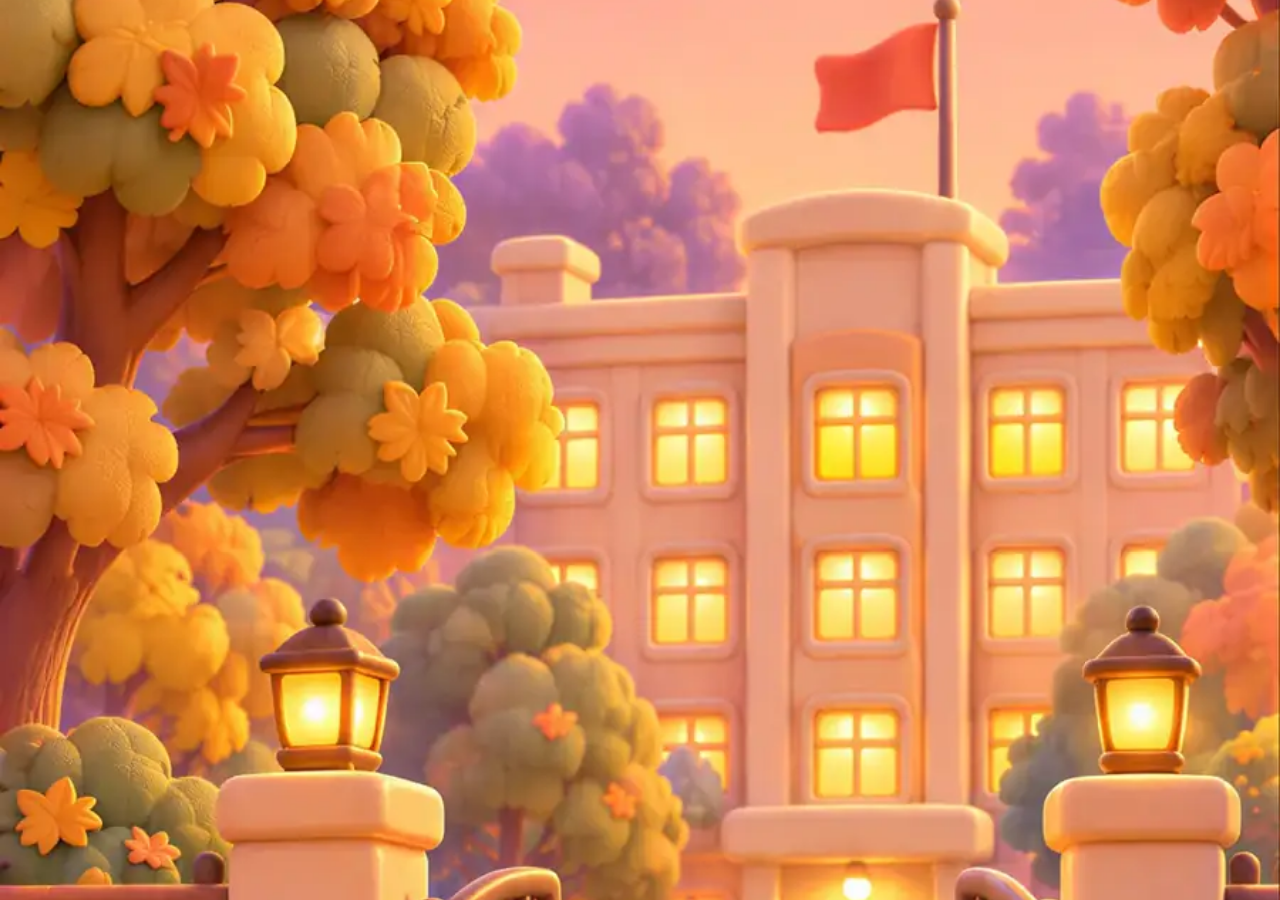
==== commit 525935ba: "换加长版主界面、地图、加载背景（原有元素位置不变；加载页金币改 $） Co-Authored-By: Claude Opus 5.5 <noreply@anthropic.com>" ====
--- a/app/index.html
+++ b/app/index.html
@@ -14,13 +14,12 @@
 <body>
   <div id="app" class="scene">
     <div class="sc-stage" id="stage">
-      <img class="sc-bg" alt="" src="./assets/img/scene/bg.webp?v=BUILD" />
+      <img class="sc-bg" alt="" src="./assets/img/scene/bg_long.webp?v=BUILD" />
       <header class="hud" id="hud"></header>
       <div class="queue" id="queue"></div>
       <div class="sc-qr"><img alt="" src="./assets/img/scene/qr.webp?v=BUILD" /><div class="speaker" id="speaker"><div class="h">收款音箱</div><div class="e idle">等待收款…</div></div></div>
       <section class="grill" id="grill">
-        <img class="g-fire" id="gfire" alt="" src="./assets/img/scene/fire.webp?v=BUILD" />
-        <img class="g-body" alt="" src="./assets/img/scene/grill.webp?v=BUILD" />
+        <img class="g-body" id="gbody" alt="" src="./assets/img/scene/grill_off.webp?v=BUILD" />
         <div class="slots" id="slots"></div>
         <span id="grillInfo"></span><span id="fireCtl"></span>
       </section>
--- a/app/assets/style.css
+++ b/app/assets/style.css
@@ -1178,3 +1178,272 @@
 #app.scene .timebar{left:96px;right:12px}
 .knob span{bottom:auto;top:-30px}
 .oilcan{left:650px}
+.sc-qr img{transform:scaleX(-1)}
+#app.scene .slot-btn{border:0;background:none}
+
+/* 客人立绘（半身像）+ 表情角标 */
+#app.scene .cust .who{height:300px;bottom:-4px}
+#app.scene .cust .mood{position:absolute;right:30px;top:180px;font-style:normal;font-size:44px;z-index:2;pointer-events:none;-webkit-animation:moodPop .6s ease-in-out infinite alternate;animation:moodPop .6s ease-in-out infinite alternate}
+@-webkit-keyframes moodPop{from{-webkit-transform:scale(.9)}to{-webkit-transform:scale(1.1)}}
+@keyframes moodPop{from{transform:scale(.9)}to{transform:scale(1.1)}}
+#app.scene .cust.anxious .who{-webkit-animation:shakeX .5s infinite;animation:shakeX .5s infinite}
+#app.scene .cust.angry .who{-webkit-filter:sepia(.3) saturate(1.4) hue-rotate(-15deg);filter:sepia(.3) saturate(1.4) hue-rotate(-15deg)}
+/* 锅位：不要任何描边框；翻面不翻转图片 */
+#app.scene .slot,#app.scene .slot.sticky,#app.scene .slot.dry{box-shadow:none !important;outline:0}
+#app.scene .saus-area,#app.scene .saus-area:active{background:none !important;box-shadow:none !important;border:0 !important}
+#app.scene .saus-area.spot,#app.scene .slot.spot{box-shadow:none !important}
+#app.scene .meter.down{box-shadow:none}
+/* 火力：旋钮不写字；小中大用火焰图标 */
+.knob span{display:none}
+#fireCtl .hl{width:44px;height:44px;padding:0;background:rgba(255,248,236,.85);border-radius:50%;display:flex;align-items:center;justify-content:center}
+#fireCtl .hl img{width:80%;height:80%;object-fit:contain}
+#fireCtl .hl.on{background:#FFD65A;box-shadow:0 0 0 3px #F5A623}
+/* 加载字样：手写体 */
+.ld-txt{font-family:"Chalkboard SE","Chalkboard","Marker Felt","Noteworthy","Comic Sans MS",cursive !important;font-weight:700;letter-spacing:.12em}
+
+/* 锅 v2：四张火力状态图（关 / 小 / 中 / 大），旋钮顺时针拧 */
+#app.scene .grill{top:644px;height:294px}
+#app.scene .slot{top:8%;height:37%;width:19%}
+#app.scene .slot:nth-child(1){left:9%}#app.scene .slot:nth-child(2){left:29.3%}#app.scene .slot:nth-child(3){left:49.6%}#app.scene .slot:nth-child(4){left:69.6%}
+#app.scene .saus-area{top:0;height:100%}
+#app.scene .meters{bottom:-16px}
+#app.scene .pick{bottom:-74px}
+#fireCtl{left:77%;top:74%;width:15%;height:20%}
+.kl{position:absolute;font-style:normal;font-size:11px;line-height:1;color:#fff;opacity:.85;pointer-events:none;text-shadow:0 1px 1px rgba(0,0,0,.6)}
+.kl.k0{left:50%;top:-6px;transform:translateX(-50%)}
+.kl.k1{right:-12px;top:50%;transform:translateY(-50%)}
+.kl.k2{left:50%;bottom:-12px;transform:translateX(-50%)}
+.kl.k3{left:-12px;top:50%;transform:translateY(-50%)}
+/* 熟度条统一放在锅上方：每个锅位正上方两条粗条（上面 / 朝下那面），再上面是火候标签 */
+#app.scene .meters{top:-34px;bottom:auto;left:-2%;right:-2%}
+#app.scene .meter{height:11px;margin-top:4px;border-radius:6px;background:rgba(40,20,10,.75);box-shadow:0 0 0 2px rgba(255,248,236,.9)}
+#app.scene .meter.down{box-shadow:0 0 0 2px #FFD65A}
+#app.scene .meter .tk{top:0;bottom:0;width:2px;background:rgba(255,255,255,.75)}
+#app.scene .slot .tag{top:-64px}
+#app.scene .slot .stuck{top:-86px}
+#grillInfo{top:auto;bottom:6%;left:34%;font-size:14px;padding:3px 10px}
+/* 熟度条：白底小卡片 + 两条粗彩条，放大加亮 */
+#app.scene .meters{top:-58px;left:-8%;right:-8%;padding:6px 6px 5px;border-radius:12px;background:#FFF8EC;box-shadow:0 3px 0 rgba(120,60,20,.35),0 0 0 2px #E7B16A}
+#app.scene .meter{height:15px;margin:0 0 4px;border-radius:8px;background:#E9DCCB;box-shadow:inset 0 2px 3px rgba(100,60,30,.35)}
+#app.scene .meter:last-child{margin-bottom:0}
+#app.scene .meter.down{box-shadow:inset 0 2px 3px rgba(100,60,30,.35),0 0 0 2px #FF9F3D}
+#app.scene .meter i{border-radius:8px;box-shadow:inset 0 -3px 0 rgba(0,0,0,.18),inset 0 3px 0 rgba(255,255,255,.35)}
+#app.scene .meter .tk{width:3px;background:#8A5A40;opacity:.55}
+#app.scene .slot .tag{top:-90px;font-size:17px;padding:3px 10px;box-shadow:0 2px 0 rgba(120,60,20,.3)}
+
+/* ===== 教学讲解框：王姐 + 奶油描边对话框 ===== */
+#app.scene .coach{position:absolute;left:18px;right:18px;top:16px;bottom:auto;z-index:20;display:block;min-height:190px;padding:20px 22px 16px 168px;border:6px solid #EE8A55;border-radius:30px;background:linear-gradient(180deg,#FFF9EE,#FBF0E1);background-image:none;box-shadow:0 6px 0 #C9622F,0 12px 24px rgba(80,30,0,.35);color:#6B3A22}
+#app.scene .coach.bottom{top:auto;bottom:16px}
+#app.scene .coach .who{position:absolute;left:4px;bottom:-6px;width:auto;height:230px;font-size:0;-webkit-filter:drop-shadow(0 4px 4px rgba(80,30,0,.3));filter:drop-shadow(0 4px 4px rgba(80,30,0,.3))}
+#app.scene .coach .step{position:absolute;left:168px;top:-22px;padding:4px 16px;border-radius:14px;background:#EE8A55;color:#fff;font-size:17px;font-weight:900;letter-spacing:.06em;box-shadow:0 3px 0 #C9622F}
+#app.scene .coach p{margin:6px 0 0;font-size:24px;font-weight:800;line-height:1.5;color:#6B3A22}
+#app.scene .coach .row{display:flex;justify-content:flex-end;align-items:center;margin-top:12px}
+#app.scene .coach .row button{margin-left:12px;height:52px;padding:0 26px;border:0;border-radius:26px;font-family:"ShuHei","PingFang SC",sans-serif;font-size:22px}
+#app.scene .coach .next{background:linear-gradient(180deg,#FF9A6E,#EE5B3B);color:#fff;box-shadow:0 4px 0 #B83A1C}
+#app.scene .coach .alt{background:linear-gradient(180deg,#FFFBF2,#F3E2CC);color:#A65A3A;box-shadow:0 4px 0 #D9BFA4}
+#app.scene .coach .skip{background:none;color:#B48A72;font-family:inherit;font-size:18px;padding:0 6px}
+#app.scene .coach .lesson{margin-top:8px}
+#app.scene .coach .lesson .lrow{font-size:18px}
+/* 指引小手 / 光圈 */
+.guide .hand{position:absolute;left:-14px;top:-4px;width:52px;height:auto;font-size:0}
+.guide .ring{left:-26px;top:-26px;width:52px;height:52px;border:0;background:url(img/scene/g_ring.webp) center/contain no-repeat}
+.guide.tap .ring.r2{border:0}
+#app.scene .coach{background:#FFF9EE !important;background-image:linear-gradient(180deg,#FFFBF3,#FBEEDC) !important}
+.guide .hand{left:-24px;top:-70px}
+/* 教学框微调：去掉步数标签、王姐缩小、小手缩小、字重统一、按钮不用数黑体 */
+#app.scene .coach .step{display:none}
+#app.scene .coach{padding:18px 22px 14px 132px;min-height:160px}
+#app.scene .coach .who{height:175px;left:6px}
+#app.scene .coach p{margin-top:0;font-size:23px;font-weight:700}
+#app.scene .coach p b,#app.scene .coach .lesson b{font-weight:700}
+#app.scene .coach .row button,#app.scene .coach .skip{font-family:-apple-system,"PingFang SC","Hiragino Sans GB",sans-serif;font-weight:700}
+#app.scene .coach .row button{font-size:21px}
+#app.scene .coach .skip{font-size:18px}
+.guide .hand{width:36px;left:-16px;top:-48px}
+.guide .ring{left:-20px;top:-20px;width:40px;height:40px}
+.guide .hand{width:22px;left:-9px;top:-30px}.guide .ring{left:-14px;top:-14px;width:28px;height:28px}
+#app.scene .coach .who{bottom:0}   /* 王姐的围裙底边和对话框内底边对齐 */
+/* 带签烤肠：每槽单独一张已按锅槽角度旋转的图，中心对准槽中心 */
+#app.scene .slot:nth-child(1){left:10.9%}#app.scene .slot:nth-child(2){left:29.8%}#app.scene .slot:nth-child(3){left:48.8%}#app.scene .slot:nth-child(4){left:68.5%}
+#app.scene .saus-area{overflow:visible}
+#app.scene .saus-img{position:absolute;left:50%;top:47px;width:78px;height:125px;margin:-62px 0 0 -39px;max-width:none}
+#app.scene .pick{font-family:-apple-system,"PingFang SC","Hiragino Sans GB",sans-serif;font-weight:700;font-size:17px}
+/* 到账不冒提示，只听声音 */
+#app.scene .speaker{display:none}
+/* HUD：数值在胶囊里居中，字号统一，不加粗 */
+.h-stat{justify-content:center;padding-left:48px;padding-right:8px}
+.h-stat b,.h-stat b small{font-family:-apple-system,"PingFang SC","Hiragino Sans GB",sans-serif;font-weight:400;font-size:26px;opacity:1;margin:0;letter-spacing:0;font-variant-numeric:tabular-nums}
+/* 不要底部文字提示框 */
+#app.scene .log{display:none !important}
+.h-stat b,.h-stat b small{font-weight:700}
+#app.scene #grillInfo{display:none !important}
+/* 教学不用黄色高亮框，只靠手势指引 */
+#app.scene .spot{box-shadow:none !important;outline:0 !important;-webkit-animation:none !important;animation:none !important}
+/* 相邻槽的进度条卡片和夹起按钮不要重叠：都收进槽宽以内 */
+#app.scene .meters{left:4%;right:4%;padding:5px 5px 4px}
+#app.scene .pick{width:64px;margin-left:-32px;font-size:16px}
+/* 两根装盒：两行都放在盒底内（盒底约 54–136px），不压到「装盒」按钮 */
+#app.scene .bx-items{top:56px;height:78px;left:10%;right:10%}
+#app.scene .bitem .tsvg{width:80px;height:26px}
+/* 顾客着急 / 生气：只换图，不加抖动、表情角标和滤镜 */
+#app.scene .cust .mood{display:none}
+#app.scene .cust.anxious .who,#app.scene .cust.angry .who{-webkit-animation:none;animation:none;-webkit-filter:none;filter:none}
+/* 锁着的打包盒：只放一个小锁，锁梁和锁身居中对齐 */
+#app.scene .bx.locked .lockbody{top:40%}
+#app.scene .bx.locked i.lock{box-sizing:border-box;width:30px;height:24px;margin:14px 0 0;border-radius:5px;background:#9C7A4E;box-shadow:0 2px 0 rgba(90,58,34,.35)}
+#app.scene .bx.locked i.lock::before{box-sizing:border-box;left:50%;top:-14px;width:18px;height:16px;margin-left:-9px;border:4px solid #9C7A4E;border-bottom:0;border-radius:10px 10px 0 0}
+#app.scene .bx.locked i.lock::after{content:"";position:absolute;left:50%;top:7px;width:5px;height:9px;margin-left:-2.5px;border-radius:3px;background:#FFF3E0}
+/* 夹起按钮再窄一些，相邻两个之间留出更大空隙防误触 */
+#app.scene .pick{width:54px;margin-left:-27px;font-size:15px;height:36px}
+/* 关卡里不要顶部时间进度条 */
+#app.scene .timebar{display:none}
+/* 暂停弹窗的叉号收进卡片右上角 */
+.ps-x{top:108px;right:16px;width:36px;height:36px}
+/* 道具栏整体缩小 10%，防误触 */
+#app.scene #itembar{-webkit-transform:scale(.9);transform:scale(.9);-webkit-transform-origin:50% 50%;transform-origin:50% 50%}
+/* 拖动时整页不动：锁死页面位置，弹窗滚动不带动外层回弹 */
+html,body{position:fixed;left:0;top:0;width:100%;height:100%;overflow:hidden;overscroll-behavior:none;touch-action:none;-webkit-user-select:none;user-select:none;-webkit-touch-callout:none}
+.overlay{overscroll-behavior:contain}
+input[type=range]{touch-action:pan-x}
+/* 客人拿到盒子离开时不显示小盒子图标 */
+#app.scene .minibag{display:none}
+/* 最左边槽位整体左移 20px */
+#app.scene .slot:nth-child(1){left:calc(10.9% - 20px)}
+/* 「放一根」按钮中心对准槽中心（和烤肠同一个中心点） */
+#app.scene .slot-btn{top:-7px;height:108px;left:0;width:100%;justify-content:center;align-items:center;padding:0}
+/* 锁着的打包盒：小锁在盒子图上水平垂直居中（盒图 214×159） */
+#app.scene .bx.locked .lockbody{top:0;height:159px;display:flex;align-items:center;justify-content:center}
+#app.scene .bx.locked i.lock{margin:14px 0 0}
+#app.scene .bx.locked i.lock{margin:6px 0 0}
+/* 第一槽位置还原（烤肠居中在槽里），只把它的「夹起」按钮往左挪 40px */
+#app.scene .slot:nth-child(1){left:10.9%}
+#app.scene .slot:nth-child(1) .pick{margin-left:-67px}
+/* 酱瓶名字小一点，相邻不挤在一起 */
+#app.scene .tool:not(.spicebox) span{font-size:11.5px;padding:0 3px;letter-spacing:-.02em}
+/* 两份需求时气泡变高：气泡压在人物上面，不被头挡住 */
+#app.scene .cust .bubble{z-index:3}
+#app.scene .cust .who{z-index:1}
+/* 气泡底边固定（尖角位置不变），需求多时往上长，不往下压到脸 */
+#app.scene .cust .bubble{top:auto;bottom:320px}
+/* 油量条：做在锅（炉子前面板）上，粗一点、显眼一点 */
+.oilcan .lvl{display:none}
+#app.scene .oilgauge{position:absolute;left:142px;top:858px;width:232px;height:30px;display:flex;align-items:center;padding:0 10px;border-radius:15px;background:rgba(60,30,20,.72);box-shadow:0 2px 0 rgba(0,0,0,.25);z-index:5;pointer-events:none}
+#app.scene .oilgauge em{font-style:normal;font-size:14px;font-weight:700;color:#FFE9C7;margin-right:8px;white-space:nowrap}
+#app.scene .oilgauge .og-bar{position:relative;flex:1;height:14px;border-radius:7px;background:#3A2418;box-shadow:0 0 0 2px #FFF3E0;overflow:hidden}
+#app.scene .oilgauge .og-bar i{position:absolute;left:0;top:0;bottom:0;border-radius:7px;background:linear-gradient(180deg,#FFE27A,#F2A600)}
+#app.scene .oilgauge .og-bar u{position:absolute;top:-2px;bottom:-2px;width:3px;margin-left:-1.5px;background:#FF4A3D}
+#app.scene .oilgauge.low{background:rgba(200,40,30,.85);-webkit-animation:pulse 1s infinite;animation:pulse 1s infinite}
+#app.scene .oilgauge.low .og-bar i{background:linear-gradient(180deg,#FF8A72,#E5473A)}
+/* 道具栏再缩小 10%（累计 0.81） */
+#app.scene #itembar{-webkit-transform:scale(.81);transform:scale(.81)}
+/* 暂停页顶部的道具装饰图去掉 */
+.ps-props{display:none}
+/* 拖烤肠进盒子：手指下跟着一根烤肠 */
+.ghost.sausg{width:64px;height:104px;margin:-52px 0 0 -32px;pointer-events:none}
+.ghost.sausg img{width:100%;height:100%;object-fit:contain;-webkit-filter:drop-shadow(0 6px 6px rgba(60,20,0,.45));filter:drop-shadow(0 6px 6px rgba(60,20,0,.45))}
+.ghost.sausg{margin:0}
+/* 酱瓶不能用时也保持原色（不发灰）；三个酱瓶统一高度、底边对齐 */
+#app.scene .tool:disabled img{-webkit-filter:drop-shadow(0 4px 3px rgba(80,30,0,.3));filter:drop-shadow(0 4px 3px rgba(80,30,0,.3))}
+#app.scene .tool.bottle img{width:auto;height:136px;margin:0 auto}
+#app.scene .tool.bottle span{bottom:-18px}
+/* 监控抓到要逃单的人：不用红框，头顶一个红色三角 */
+#app.scene .cust.cam .bubble{box-shadow:0 6px 0 rgba(160,110,80,.18),0 8px 16px rgba(80,30,0,.18)}
+#app.scene .cust.cam::after{content:"";position:absolute;left:50%;top:186px;margin-left:34px;width:0;height:0;border-left:15px solid transparent;border-right:15px solid transparent;border-top:24px solid #E5473A;z-index:4;-webkit-filter:drop-shadow(0 0 2px #fff) drop-shadow(0 2px 2px rgba(80,20,0,.4));filter:drop-shadow(0 0 2px #fff) drop-shadow(0 2px 2px rgba(80,20,0,.4));pointer-events:none}
+/* 小料盒、酱瓶在不能用时都保持原色（不发灰） */
+#app.scene .tool:disabled img,#app.scene .tool.spicebox:disabled img{-webkit-filter:drop-shadow(0 4px 3px rgba(80,30,0,.3)) !important;filter:drop-shadow(0 4px 3px rgba(80,30,0,.3)) !important}
+#app.scene .tool.bottle img{height:130px}
+#app.scene .tool.spicebox img{width:96px;height:160px;object-fit:fill}
+/* 调料标签直接贴在瓶身 / 盒身上 */
+#app.scene .tool.bottle span{top:62%;bottom:auto;transform:translate(-50%,-50%);font-size:11px;padding:1px 3px;border-radius:5px;background:rgba(255,250,240,.92);box-shadow:0 1px 2px rgba(80,30,0,.3)}
+#app.scene .tool.spicebox span{top:auto;bottom:10%;transform:translateX(-50%);font-size:13px;padding:1px 6px;border-radius:7px;background:rgba(255,250,240,.92);box-shadow:0 1px 2px rgba(80,30,0,.3)}
+#app.scene .oilcan b{top:60%;bottom:auto;transform:translate(-50%,-50%);font-size:13px;padding:1px 6px;border-radius:7px;background:rgba(255,250,240,.92);color:#5A3A22;box-shadow:0 1px 2px rgba(80,30,0,.3)}
+/* 锅巴：不用图片，槽里一撮黑点 */
+#app.scene .slot-btn.dirt{position:absolute;left:0;top:-7px;width:100%;height:108px;border:0;background:none}
+#app.scene .slot-btn.dirt .gb{position:absolute;border-radius:50%;background:radial-gradient(circle at 35% 35%,#4A3A30,#141010);box-shadow:0 1px 1px rgba(255,255,255,.12)}
+#app.scene .slot-btn.dirt .g1{left:30%;top:22%;width:14px;height:12px}
+#app.scene .slot-btn.dirt .g2{left:55%;top:30%;width:10px;height:10px}
+#app.scene .slot-btn.dirt .g3{left:38%;top:44%;width:18px;height:15px}
+#app.scene .slot-btn.dirt .g4{left:60%;top:52%;width:12px;height:11px}
+#app.scene .slot-btn.dirt .g5{left:28%;top:62%;width:11px;height:10px}
+#app.scene .slot-btn.dirt .g6{left:48%;top:70%;width:15px;height:13px}
+#app.scene .slot-btn.dirt .g7{left:44%;top:14%;width:8px;height:8px}
+#app.scene .slot-btn.dirt.drop{background:rgba(255,214,90,.28);border-radius:30px}
+/* 铲子：右下角，拖到锅巴上 */
+#app.scene .scraper{position:absolute;left:600px;top:1146px;width:104px;height:104px;padding:0;border:0;background:none;touch-action:none;z-index:5}
+#app.scene .scraper img{width:100%;height:100%;object-fit:contain;pointer-events:none;-webkit-filter:drop-shadow(0 4px 4px rgba(80,30,0,.35));filter:drop-shadow(0 4px 4px rgba(80,30,0,.35))}
+.ghost.scrg{width:84px;height:84px;margin:0}
+.ghost.scrg img{width:100%;height:100%;object-fit:contain}
+#app.scene .scraper{left:570px}
+/* 锅巴：棕色的点，越刮越淡；粘锅：黑点 */
+#app.scene .slot-btn.dirt .gb{background:radial-gradient(circle at 35% 35%,#B07A45,#6A4220);box-shadow:0 1px 1px rgba(255,255,255,.15)}
+#app.scene .slot-btn.dirt.p1 .gb{opacity:.75}#app.scene .slot-btn.dirt.p2 .gb{opacity:.45}#app.scene .slot-btn.dirt.p3 .gb{opacity:.2}
+#app.scene .slot .stk{position:absolute;z-index:0;border-radius:50%;background:radial-gradient(circle at 35% 35%,#3A3430,#0E0C0B);pointer-events:none}
+#app.scene .slot .stk.s1{left:28%;top:18%;width:12px;height:10px}
+#app.scene .slot .stk.s2{left:62%;top:28%;width:9px;height:9px}
+#app.scene .slot .stk.s3{left:24%;top:50%;width:14px;height:12px}
+#app.scene .slot .stk.s4{left:66%;top:58%;width:11px;height:10px}
+#app.scene .slot .stk.s5{left:44%;top:74%;width:10px;height:9px}
+#app.scene .saus-area{z-index:1}
+#app.scene .scraper{display:none}
+.ghost.scrg{width:90px;height:90px;transform:translate(-30%,-75%)}
+.ghost.scrg.tapfx{-webkit-animation:scrTap .38s ease-out forwards;animation:scrTap .38s ease-out forwards}
+@-webkit-keyframes scrTap{0%{opacity:1;-webkit-transform:translate(-30%,-75%) rotate(-12deg)}60%{opacity:1;-webkit-transform:translate(-30%,-70%) rotate(8deg)}100%{opacity:0;-webkit-transform:translate(-30%,-70%) rotate(8deg)}}
+@keyframes scrTap{0%{opacity:1;transform:translate(-30%,-75%) rotate(-12deg)}60%{opacity:1;transform:translate(-30%,-70%) rotate(8deg)}100%{opacity:0;transform:translate(-30%,-70%) rotate(8deg)}}
+/* 粘锅的黑点在槽边，压在烤肠上面也看得见 */
+#app.scene .slot .stk{z-index:2;opacity:.85}
+#app.scene .slot .stk.s1{left:10%;top:14%}#app.scene .slot .stk.s2{left:78%;top:26%}#app.scene .slot .stk.s3{left:8%;top:52%}#app.scene .slot .stk.s4{left:80%;top:60%}#app.scene .slot .stk.s5{left:14%;top:78%}
+/* 监控三角：大一点，放在头顶正上方偏右，避开气泡尖角 */
+#app.scene .cust.cam::after{top:176px;margin-left:30px;border-left-width:18px;border-right-width:18px;border-top-width:28px;z-index:6}
+/* 监控三角：白色 + 发光 */
+#app.scene .cust.cam::after{border-top-color:#fff;-webkit-filter:drop-shadow(0 0 4px #fff) drop-shadow(0 0 8px rgba(255,240,180,.95)) drop-shadow(0 0 14px rgba(255,220,120,.8));filter:drop-shadow(0 0 4px #fff) drop-shadow(0 0 8px rgba(255,240,180,.95)) drop-shadow(0 0 14px rgba(255,220,120,.8));-webkit-animation:camGlow .7s ease-in-out infinite alternate;animation:camGlow .7s ease-in-out infinite alternate}
+@-webkit-keyframes camGlow{from{opacity:.75}to{opacity:1}}
+@keyframes camGlow{from{opacity:.75}to{opacity:1}}
+/* 三角放在头顶正中；开溜时气泡尖角让出位置 */
+#app.scene .cust.cam::after{left:50%;margin-left:-18px;top:170px}
+#app.scene .cust.cam .bubble::after{display:none}
+#app.scene .cust.cam::after{border-top-color:#FFD23F;-webkit-filter:drop-shadow(0 0 3px #FFF6C8) drop-shadow(0 0 8px rgba(255,214,70,.95)) drop-shadow(0 0 14px rgba(255,190,40,.75));filter:drop-shadow(0 0 3px #FFF6C8) drop-shadow(0 0 8px rgba(255,214,70,.95)) drop-shadow(0 0 14px rgba(255,190,40,.75))}
+/* 道具反馈飘字 */
+.itemfx{position:fixed;z-index:40;transform:translate(-50%,-100%);pointer-events:none;white-space:nowrap;font-family:-apple-system,"PingFang SC",sans-serif;font-weight:800;font-size:16px;color:#fff;text-shadow:0 2px 0 rgba(90,40,10,.7),0 0 6px rgba(0,0,0,.35);-webkit-animation:itemFx 1.3s ease-out forwards;animation:itemFx 1.3s ease-out forwards}
+.itemfx.ok{color:#FFF3B0}.itemfx.bad{color:#FFD0C8}
+@-webkit-keyframes itemFx{0%{opacity:0;-webkit-transform:translate(-50%,-80%)}15%{opacity:1;-webkit-transform:translate(-50%,-110%)}75%{opacity:1}100%{opacity:0;-webkit-transform:translate(-50%,-200%)}}
+@keyframes itemFx{0%{opacity:0;transform:translate(-50%,-80%)}15%{opacity:1;transform:translate(-50%,-110%)}75%{opacity:1}100%{opacity:0;transform:translate(-50%,-200%)}}
+.itm.shake{-webkit-animation:shakeX .35s;animation:shakeX .35s}
+.ghost.useg{width:80px;height:80px;margin:0}.ghost.useg img{width:100%;height:100%;object-fit:contain;-webkit-filter:drop-shadow(0 4px 6px rgba(0,0,0,.35));filter:drop-shadow(0 4px 6px rgba(0,0,0,.35))}
+.itemfx{display:none}
+/* 监控三角：用真实的 SVG 元素（iPhone Safari 上伪元素加滤镜可能画不出来） */
+#app.scene .cust.cam::after{display:none}
+#app.scene .cust .camtri{position:absolute;left:50%;top:166px;width:38px;height:32px;margin-left:-19px;z-index:6;pointer-events:none;overflow:visible;-webkit-filter:drop-shadow(0 0 4px rgba(255,214,70,.95)) drop-shadow(0 0 10px rgba(255,190,40,.8));filter:drop-shadow(0 0 4px rgba(255,214,70,.95)) drop-shadow(0 0 10px rgba(255,190,40,.8));-webkit-animation:camGlow .7s ease-in-out infinite alternate;animation:camGlow .7s ease-in-out infinite alternate}
+/* 地图上的「无限」：缩小 10%，可点，进无限模式 */
+.lm-stat.heart{pointer-events:auto;padding:0;border:0;background:none;cursor:pointer;-webkit-transform:scale(.9);transform:scale(.9);-webkit-transform-origin:0 50%;transform-origin:0 50%}
+.lm-stat.heart:active{-webkit-transform:scale(.85);transform:scale(.85)}
+/* 监控：不要三角，开溜的人整个描一圈黄光 */
+#app.scene .cust .camtri{display:none}
+#app.scene .cust.cam .who{-webkit-filter:drop-shadow(0 0 2px #FFE45C) drop-shadow(0 0 2px #FFE45C) drop-shadow(0 0 8px rgba(255,200,40,.9)) !important;filter:drop-shadow(0 0 2px #FFE45C) drop-shadow(0 0 2px #FFE45C) drop-shadow(0 0 8px rgba(255,200,40,.9)) !important;-webkit-animation:camAura .6s ease-in-out infinite alternate !important;animation:camAura .6s ease-in-out infinite alternate !important}
+@-webkit-keyframes camAura{from{-webkit-filter:drop-shadow(0 0 2px #FFE45C) drop-shadow(0 0 2px #FFE45C) drop-shadow(0 0 6px rgba(255,200,40,.7))}to{-webkit-filter:drop-shadow(0 0 3px #FFF07A) drop-shadow(0 0 3px #FFE45C) drop-shadow(0 0 14px rgba(255,200,40,1))}}
+@keyframes camAura{from{filter:drop-shadow(0 0 2px #FFE45C) drop-shadow(0 0 2px #FFE45C) drop-shadow(0 0 6px rgba(255,200,40,.7))}to{filter:drop-shadow(0 0 3px #FFF07A) drop-shadow(0 0 3px #FFE45C) drop-shadow(0 0 14px rgba(255,200,40,1))}}
+/* 黄光描边加粗：四向实心描边 + 外发光 */
+#app.scene .cust.cam .who{-webkit-filter:drop-shadow(3px 0 0 #FFE03A) drop-shadow(-3px 0 0 #FFE03A) drop-shadow(0 3px 0 #FFE03A) drop-shadow(0 -3px 0 #FFE03A) drop-shadow(0 0 12px rgba(255,200,30,.95)) !important;filter:drop-shadow(3px 0 0 #FFE03A) drop-shadow(-3px 0 0 #FFE03A) drop-shadow(0 3px 0 #FFE03A) drop-shadow(0 -3px 0 #FFE03A) drop-shadow(0 0 12px rgba(255,200,30,.95)) !important;-webkit-animation:camPulse .6s ease-in-out infinite alternate !important;animation:camPulse .6s ease-in-out infinite alternate !important}
+@-webkit-keyframes camPulse{from{opacity:.88}to{opacity:1}}
+@keyframes camPulse{from{opacity:.88}to{opacity:1}}
+/* 「无限模式」字小一点，正好在奶白色条的正中 */
+.lm-stat.heart b{left:39%;right:2%;top:3%;bottom:7%;font-size:10px !important;letter-spacing:0;white-space:nowrap}
+/* 商店按钮和存款条里的 $ 加粗；存款数字在整条图案里居中 */
+.sp-price .cur,.sp-bank .cur{font-style:normal;-webkit-text-stroke:1.2px currentColor;paint-order:stroke fill;margin-right:1px}
+.sp-bank b{left:0;right:0}
+/* 监控黄边再宽：6px 实心描边（8 个方向）+ 更大的外发光 */
+#app.scene .cust.cam .who{-webkit-filter:drop-shadow(6px 0 0 #FFE03A) drop-shadow(-6px 0 0 #FFE03A) drop-shadow(0 6px 0 #FFE03A) drop-shadow(0 -6px 0 #FFE03A) drop-shadow(0 0 18px rgba(255,200,30,1)) !important;filter:drop-shadow(6px 0 0 #FFE03A) drop-shadow(-6px 0 0 #FFE03A) drop-shadow(0 6px 0 #FFE03A) drop-shadow(0 -6px 0 #FFE03A) drop-shadow(0 0 18px rgba(255,200,30,1)) !important}
+/* $ 再加粗 */
+.sp-price .cur,.sp-bank .cur{-webkit-text-stroke:2.2px currentColor;margin-right:2px}
+/* 主屏幕模式：所有全屏层按真实屏幕高度铺满（iOS 少报一截状态栏高度） */
+html.sa,html.sa body{height:var(--appH) !important}
+html.sa .overlay,html.sa .ts,html.sa .lvmap,html.sa #flash,html.sa #app.scene,html.sa .ld{bottom:auto !important;height:var(--appH) !important}
+/* 拖盒子时手里的盒子 = 场景里的合盖盒 */
+.ghost.bagg{width:150px;height:auto;margin:0}
+.ghost.bagg img{display:block;width:100%;height:auto;-webkit-filter:drop-shadow(0 8px 10px rgba(60,20,0,.35));filter:drop-shadow(0 8px 10px rgba(60,20,0,.35))}
+/* 油瓶永远在最上层，不被顾客挡住 */
+#app.scene .oilcan{z-index:30}
+.ghost.bagg{width:120px}
+/* 加长版背景：原 720×1280 / 1125×2000 的画面对齐在长图中间，上下延伸部分补满高屏手机 */
+.sc-bg{top:-724px !important;height:2160px !important}
+#app.scene{background:#3A2A4A url(img/scene/bg_long.webp) center center/cover no-repeat}
+.lvmap .lm-bg{top:-67.1% !important;height:auto !important;width:100% !important}
